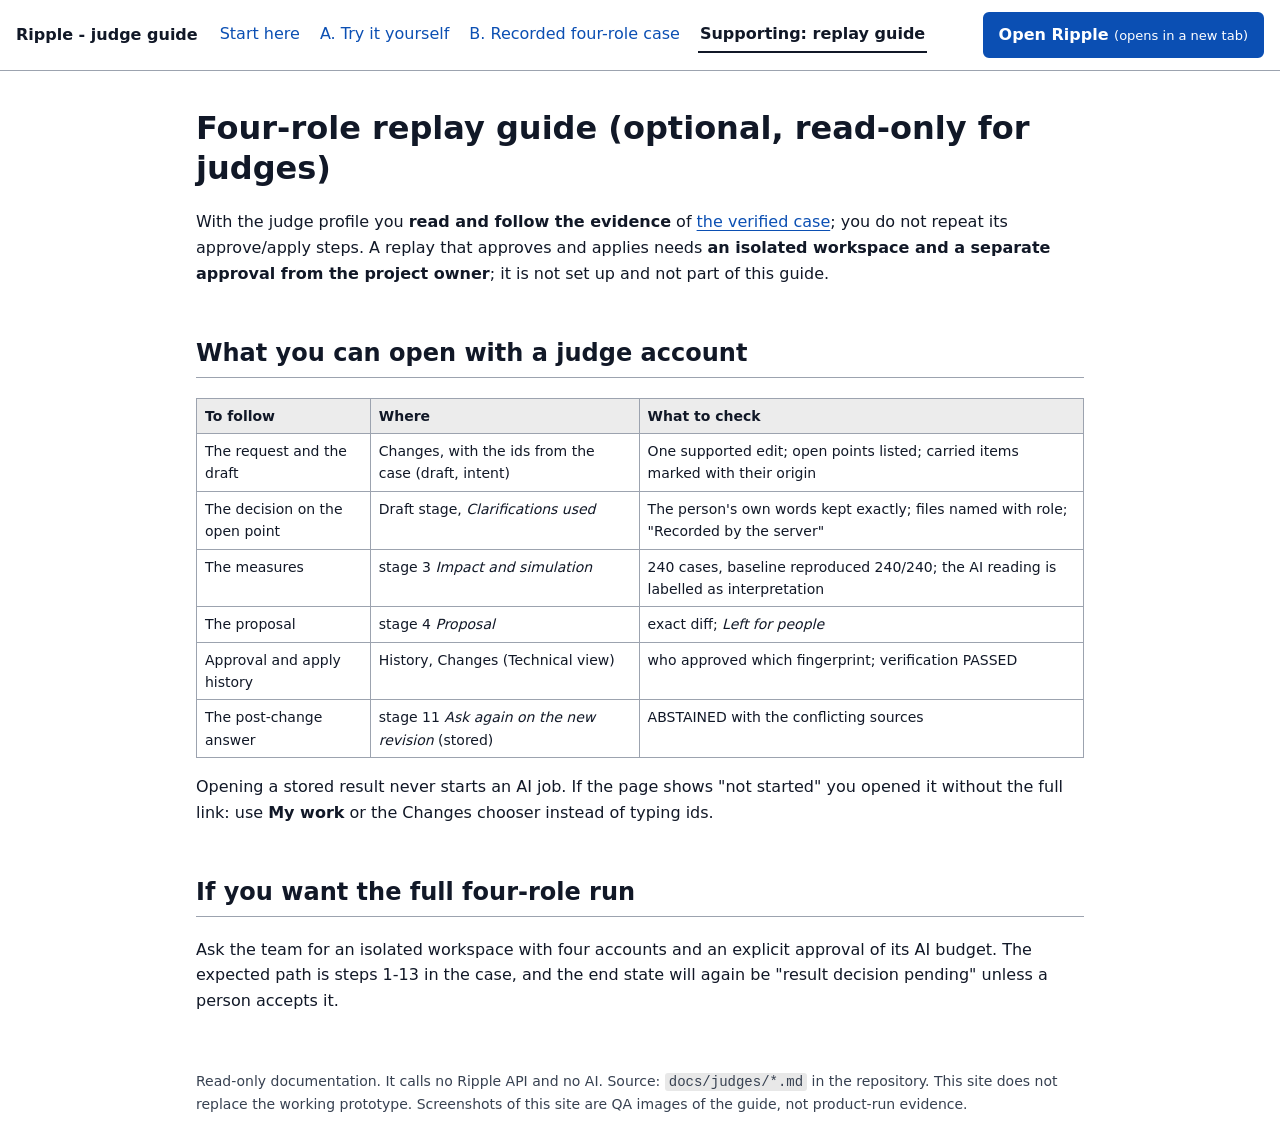
==== site/judges/four-role-replay.html @ 3fb436b6 "Prepare Ripple snapshot for first AI Builder Cup submission This repository contains a curated submi" ====
<!doctype html>
<html lang="en"><head><meta charset="utf-8"><meta name="viewport" content="width=device-width, initial-scale=1">
<title>Supporting: replay guide - Ripple judge guide</title><meta name="robots" content="noindex"><link rel="stylesheet" href="style.css"><script src="site.js" defer></script></head>
<body><a class="skip" href="#main">Skip to content</a>
<header><strong>Ripple - judge guide</strong><nav aria-label="Guide"><a href="index.html">Start here</a><a href="one-role-guide.html">A. Try it yourself</a><a href="four-role-case.html">B. Recorded four-role case</a><a href="four-role-replay.html" aria-current="page">Supporting: replay guide</a></nav><a class="btn" href="https://pitchrc---ripple-s6pcepa2cq-as.a.run.app/app-next/" target="_blank" rel="noopener noreferrer">Open Ripple <span class="ext">(opens in a new tab)</span></a></header>
<main id="main"><h1>Four-role replay guide (optional, read-only for judges)</h1>
<p>With the judge profile you <strong>read and follow the evidence</strong> of <a href="four-role-case.html">the verified case</a>; you do not repeat its approve/apply steps. A replay that approves and applies needs <strong>an isolated workspace and a separate approval from the project owner</strong>; it is not set up and not part of this guide.</p>
<h2>What you can open with a judge account</h2>
<div class="tw" tabindex="0" role="region" aria-label="Table (scrolls only if the screen is very narrow)"><table>
<thead>
<tr>
<th>To follow</th>
<th>Where</th>
<th>What to check</th>
</tr>
</thead>
<tbody>
<tr>
<td>The request and the draft</td>
<td>Changes, with the ids from the case (draft, intent)</td>
<td>One supported edit; open points listed; carried items marked with their origin</td>
</tr>
<tr>
<td>The decision on the open point</td>
<td>Draft stage, <em>Clarifications used</em></td>
<td>The person's own words kept exactly; files named with role; "Recorded by the server"</td>
</tr>
<tr>
<td>The measures</td>
<td>stage 3 <em>Impact and simulation</em></td>
<td>240 cases, baseline reproduced 240/240; the AI reading is labelled as interpretation</td>
</tr>
<tr>
<td>The proposal</td>
<td>stage 4 <em>Proposal</em></td>
<td>exact diff; <em>Left for people</em></td>
</tr>
<tr>
<td>Approval and apply history</td>
<td>History, Changes (Technical view)</td>
<td>who approved which fingerprint; verification PASSED</td>
</tr>
<tr>
<td>The post-change answer</td>
<td>stage 11 <em>Ask again on the new revision</em> (stored)</td>
<td>ABSTAINED with the conflicting sources</td>
</tr>
</tbody>
</table></div>
<p>Opening a stored result never starts an AI job. If the page shows "not started" you opened it without the full link: use <strong>My work</strong> or the Changes chooser instead of typing ids.</p>
<h2>If you want the full four-role run</h2>
<p>Ask the team for an isolated workspace with four accounts and an explicit approval of its AI budget. The expected path is steps 1-13 in the case, and the end state will again be "result decision pending" unless a person accepts it.</p></main>
<footer><p>Read-only documentation. It calls no Ripple API and no AI. Source: <code>docs/judges/*.md</code> in the repository. This site does not replace the working prototype. Screenshots of this site are QA images of the guide, not product-run evidence.</p></footer></body></html>
---- site/judges/style.css ----
:root{--fg:#111827;--bg:#fff;--mut:#374151;--line:#9ca3af;--link:#0b4fb3;--linkh:#08357d;--visited:#5b21b6;--active:#9f1239;--focus:#b45309;--card:#f9fafb}
@media (prefers-color-scheme:dark){:root{--fg:#f3f4f6;--bg:#111827;--mut:#d1d5db;--line:#6b7280;--link:#93c5fd;--linkh:#dbeafe;--visited:#c4b5fd;--active:#fda4af;--focus:#fcd34d;--card:#1f2937}svg.flow{background:#fff;border-radius:6px}}
*{box-sizing:border-box}body{margin:0;font:16px/1.6 system-ui,Segoe UI,Roboto,sans-serif;color:var(--fg);background:var(--bg)}
.skip{position:absolute;left:-999px}.skip:focus{left:8px;top:8px;background:var(--bg);color:var(--fg);padding:8px;z-index:9;outline:3px solid var(--focus)}
header{display:flex;flex-wrap:wrap;gap:12px 20px;align-items:center;padding:12px 16px;border-bottom:1px solid var(--line)}
nav{display:flex;flex-wrap:wrap;gap:4px 16px;flex:1}
nav a{color:var(--link);text-decoration:none;padding:4px 2px;border-bottom:2px solid transparent}nav a:visited{color:var(--link)}nav a:hover{color:var(--linkh);border-bottom-color:currentColor}nav a[aria-current=page]{color:var(--fg);font-weight:700;border-bottom-color:var(--fg)}
main a:not(.btn){color:var(--link);text-decoration:underline;text-decoration-thickness:1px;text-underline-offset:3px}main a:not(.btn):visited{color:var(--visited)}main a:not(.btn):hover{color:var(--linkh);text-decoration-thickness:3px}main a:not(.btn):active{color:var(--active)}
a:focus-visible,button:focus-visible,summary:focus-visible,.tw:focus-visible,blockquote:focus-visible{outline:3px solid var(--focus);outline-offset:2px;border-radius:3px}
.btn{display:inline-block;background:var(--link);color:var(--bg);padding:8px 14px;border-radius:6px;text-decoration:none;font-weight:600;border:2px solid var(--link)}.btn:visited{color:var(--bg)}.btn:hover{background:var(--linkh);border-color:var(--linkh)}.btn:active{background:var(--active);border-color:var(--active)}
.btn.off{background:transparent;color:var(--mut);border:1px dashed var(--line);font-weight:400;font-size:14px}.ext{font-weight:400;font-size:13px}
.cta-link{font-weight:700}
main{max-width:920px;margin:0 auto;padding:16px}h1{line-height:1.25}h2{margin-top:2em;border-bottom:1px solid var(--line);padding-bottom:4px}
.tw{overflow-x:auto;margin:12px 0}table{border-collapse:collapse;width:100%;font-size:14px}th,td{border:1px solid var(--line);padding:6px 8px;vertical-align:top;text-align:left;word-break:break-word}th{background:rgba(127,127,127,.15)}
code{background:rgba(127,127,127,.18);padding:1px 4px;border-radius:3px;word-break:break-word}pre{overflow-x:auto;padding:10px;background:rgba(127,127,127,.15);border-radius:6px}
blockquote{margin:12px 0;padding:8px 14px;border-left:4px solid var(--link);background:rgba(127,127,127,.12)}
figure{margin:16px 0}img,svg.flow{max-width:100%;height:auto}figcaption{color:var(--mut);font-size:14px}.shot img{border:1px solid var(--line);border-radius:6px}
.tag{display:inline-block;font-size:12px;font-weight:600;padding:0 8px;border-radius:10px;border:1px solid currentColor;white-space:nowrap;line-height:1.6}.t-judge{background:#dbeafe;color:#1e3a8a}.t-live{background:#d1fae5;color:#064e3b}.t-off{background:#ede9fe;color:#4c1d95}.t-nv{background:#fee2e2;color:#7f1d1d}.t-lim{background:#fef3c7;color:#78350f}.t-ai{background:#ffedd5;color:#7c2d12}
dl.summary,.card dl{display:grid;grid-template-columns:minmax(0,11rem) minmax(0,1fr);gap:6px 14px;margin:12px 0;padding:12px;border:1px solid var(--line);border-radius:8px;background:var(--card)}dl dt{font-weight:700}dl dd{margin:0}
@media (max-width:600px){dl.summary,.card dl{grid-template-columns:1fr}dl dt{margin-top:6px}}
.cards{display:grid;grid-template-columns:repeat(auto-fit,minmax(min(100%,22rem),1fr));gap:16px;margin:12px 0}.card{border:1px solid var(--line);border-radius:8px;padding:0 12px 8px;background:var(--card)}.card dl{border:0;padding:0;background:none}
ol.route{padding-left:1.2rem}ol.route li{margin:6px 0}
.panels{display:grid;grid-template-columns:repeat(auto-fit,minmax(min(100%,22rem),1fr));gap:14px;margin:12px 0}.panel{border:1px solid var(--line);border-radius:8px;padding:4px 12px 10px;background:var(--card)}.panel.wide{grid-column:1/-1}.panel h4{margin:8px 0}
.delta{font-size:1.3rem;font-weight:700}.delta .from{text-decoration:line-through}.delta .to{color:var(--link)}
table.bars td{position:relative;min-width:6rem}.bar{display:block;height:10px;border-radius:3px;margin-bottom:2px}.bar.b{background:#6b7280}.bar.a{background:#0b4fb3}.num{font-variant-numeric:tabular-nums}tr.chg th,tr.chg td{background:rgba(180,83,9,.15)}table.bars caption{caption-side:top;text-align:left;font-size:13px;color:var(--mut);padding-bottom:4px}
.stepbar{margin:12px 0 4px}button{font:inherit;padding:6px 12px;border:2px solid var(--link);border-radius:6px;background:transparent;color:var(--link);cursor:pointer}button:hover{background:var(--link);color:var(--bg)}button:active{background:var(--active);border-color:var(--active);color:var(--bg)}
.stepcard{border:1px solid var(--line);border-radius:8px;margin:10px 0;padding:0 14px 10px;background:var(--card)}.stepcard h3{margin:12px 0 6px;font-size:1.1rem}.strip{margin:4px 0 6px;display:flex;flex-wrap:wrap;gap:6px}ul.vis{margin:6px 0;padding-left:1.1rem}
.stepcard details{margin-top:6px;border-top:1px dashed var(--line);padding-top:6px}.stepcard summary{cursor:pointer;font-weight:700;padding:4px 0}
.reqbox blockquote{font-size:1.05rem;font-weight:600;user-select:all;word-break:break-word}.copystatus{font-weight:600}.hint{color:var(--mut);font-size:14px;margin-top:0}
footer{max-width:920px;margin:24px auto;padding:0 16px;color:var(--mut);font-size:14px}
@media (max-width:600px){body{font-size:15px}table{font-size:13px}}
.w0{width:0%}.w1{width:1%}.w2{width:2%}.w3{width:3%}.w4{width:4%}.w5{width:5%}.w6{width:6%}.w7{width:7%}.w8{width:8%}.w9{width:9%}.w10{width:10%}.w11{width:11%}.w12{width:12%}.w13{width:13%}.w14{width:14%}.w15{width:15%}.w16{width:16%}.w17{width:17%}.w18{width:18%}.w19{width:19%}.w20{width:20%}.w21{width:21%}.w22{width:22%}.w23{width:23%}.w24{width:24%}.w25{width:25%}.w26{width:26%}.w27{width:27%}.w28{width:28%}.w29{width:29%}.w30{width:30%}.w31{width:31%}.w32{width:32%}.w33{width:33%}.w34{width:34%}.w35{width:35%}.w36{width:36%}.w37{width:37%}.w38{width:38%}.w39{width:39%}.w40{width:40%}.w41{width:41%}.w42{width:42%}.w43{width:43%}.w44{width:44%}.w45{width:45%}.w46{width:46%}.w47{width:47%}.w48{width:48%}.w49{width:49%}.w50{width:50%}.w51{width:51%}.w52{width:52%}.w53{width:53%}.w54{width:54%}.w55{width:55%}.w56{width:56%}.w57{width:57%}.w58{width:58%}.w59{width:59%}.w60{width:60%}.w61{width:61%}.w62{width:62%}.w63{width:63%}.w64{width:64%}.w65{width:65%}.w66{width:66%}.w67{width:67%}.w68{width:68%}.w69{width:69%}.w70{width:70%}.w71{width:71%}.w72{width:72%}.w73{width:73%}.w74{width:74%}.w75{width:75%}.w76{width:76%}.w77{width:77%}.w78{width:78%}.w79{width:79%}.w80{width:80%}.w81{width:81%}.w82{width:82%}.w83{width:83%}.w84{width:84%}.w85{width:85%}.w86{width:86%}.w87{width:87%}.w88{width:88%}.w89{width:89%}.w90{width:90%}.w91{width:91%}.w92{width:92%}.w93{width:93%}.w94{width:94%}.w95{width:95%}.w96{width:96%}.w97{width:97%}.w98{width:98%}.w99{width:99%}.w100{width:100%}
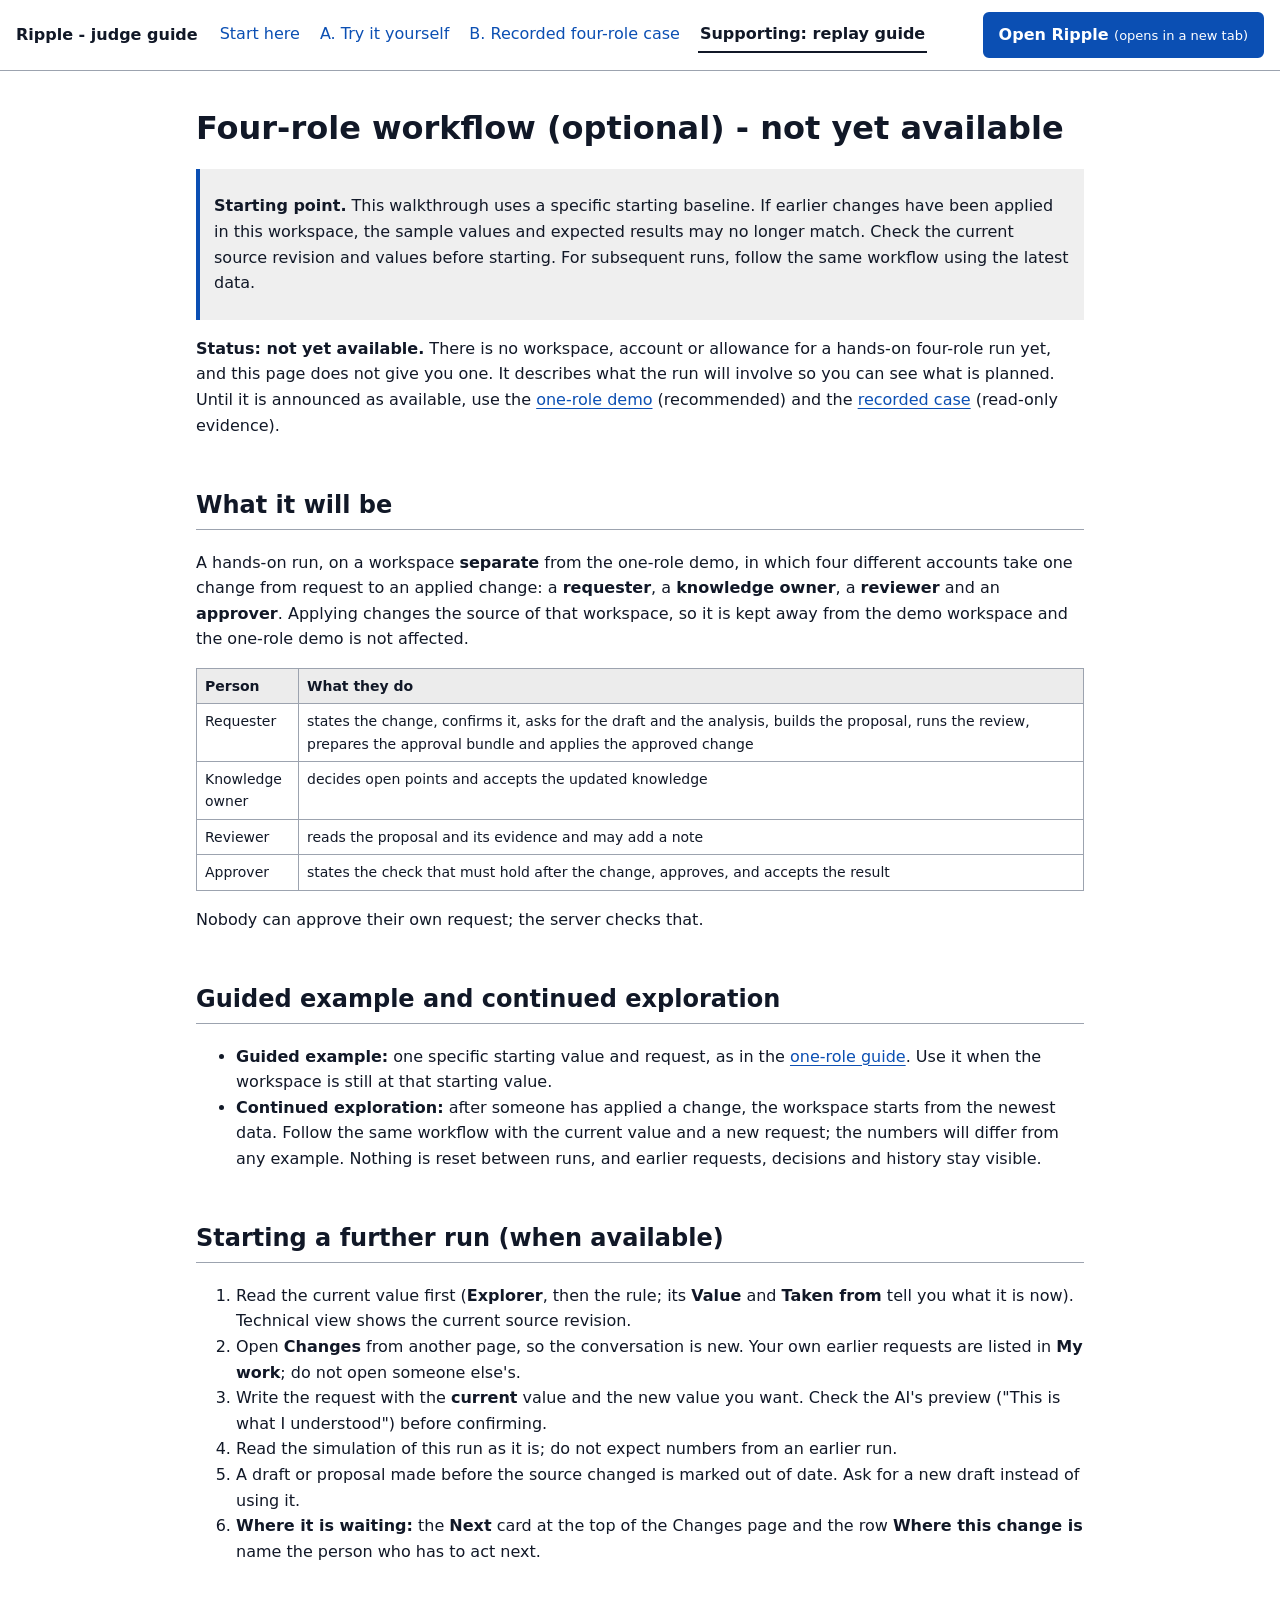
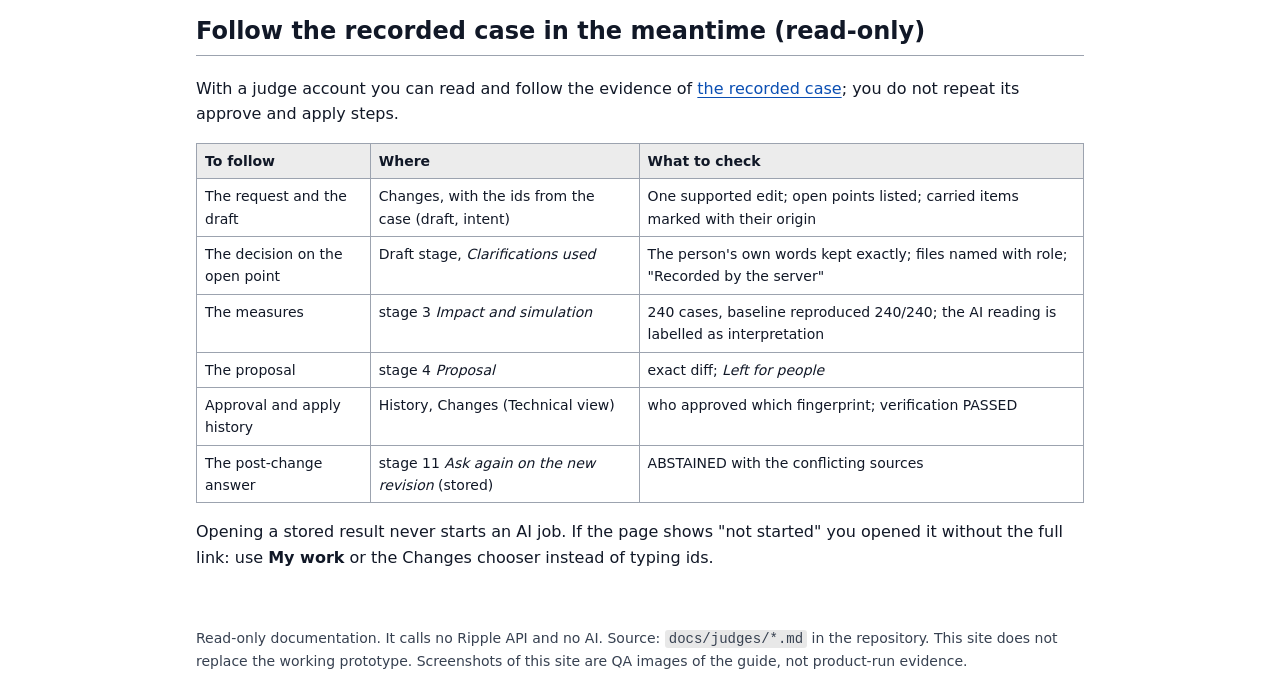
==== commit 48139946: "Judge guide: three evaluation paths, starting-point note, four-role workflow marked not yet availabl" ====
--- a/site/judges/four-role-replay.html
+++ b/site/judges/four-role-replay.html
@@ -3,9 +3,56 @@
 <title>Supporting: replay guide - Ripple judge guide</title><meta name="robots" content="noindex"><link rel="stylesheet" href="style.css"><script src="site.js" defer></script></head>
 <body><a class="skip" href="#main">Skip to content</a>
 <header><strong>Ripple - judge guide</strong><nav aria-label="Guide"><a href="index.html">Start here</a><a href="one-role-guide.html">A. Try it yourself</a><a href="four-role-case.html">B. Recorded four-role case</a><a href="four-role-replay.html" aria-current="page">Supporting: replay guide</a></nav><a class="btn" href="https://pitchrc---ripple-s6pcepa2cq-as.a.run.app/app-next/" target="_blank" rel="noopener noreferrer">Open Ripple <span class="ext">(opens in a new tab)</span></a></header>
-<main id="main"><h1>Four-role replay guide (optional, read-only for judges)</h1>
-<p>With the judge profile you <strong>read and follow the evidence</strong> of <a href="four-role-case.html">the verified case</a>; you do not repeat its approve/apply steps. A replay that approves and applies needs <strong>an isolated workspace and a separate approval from the project owner</strong>; it is not set up and not part of this guide.</p>
-<h2>What you can open with a judge account</h2>
+<main id="main"><h1>Four-role workflow (optional) - not yet available</h1>
+<blockquote>
+<p><strong>Starting point.</strong> This walkthrough uses a specific starting baseline. If earlier changes have been applied in this workspace, the sample values and expected results may no longer match. Check the current source revision and values before starting. For subsequent runs, follow the same workflow using the latest data.</p>
+</blockquote>
+<p><strong>Status: not yet available.</strong> There is no workspace, account or allowance for a hands-on four-role run yet, and this page does not give you one. It describes what the run will involve so you can see what is planned. Until it is announced as available, use the <a href="one-role-guide.html">one-role demo</a> (recommended) and the <a href="four-role-case.html">recorded case</a> (read-only evidence).</p>
+<h2>What it will be</h2>
+<p>A hands-on run, on a workspace <strong>separate</strong> from the one-role demo, in which four different accounts take one change from request to an applied change: a <strong>requester</strong>, a <strong>knowledge owner</strong>, a <strong>reviewer</strong> and an <strong>approver</strong>. Applying changes the source of that workspace, so it is kept away from the demo workspace and the one-role demo is not affected.</p>
+<div class="tw" tabindex="0" role="region" aria-label="Table (scrolls only if the screen is very narrow)"><table>
+<thead>
+<tr>
+<th>Person</th>
+<th>What they do</th>
+</tr>
+</thead>
+<tbody>
+<tr>
+<td>Requester</td>
+<td>states the change, confirms it, asks for the draft and the analysis, builds the proposal, runs the review, prepares the approval bundle and applies the approved change</td>
+</tr>
+<tr>
+<td>Knowledge owner</td>
+<td>decides open points and accepts the updated knowledge</td>
+</tr>
+<tr>
+<td>Reviewer</td>
+<td>reads the proposal and its evidence and may add a note</td>
+</tr>
+<tr>
+<td>Approver</td>
+<td>states the check that must hold after the change, approves, and accepts the result</td>
+</tr>
+</tbody>
+</table></div>
+<p>Nobody can approve their own request; the server checks that.</p>
+<h2>Guided example and continued exploration</h2>
+<ul>
+<li><strong>Guided example:</strong> one specific starting value and request, as in the <a href="one-role-guide.html">one-role guide</a>. Use it when the workspace is still at that starting value.</li>
+<li><strong>Continued exploration:</strong> after someone has applied a change, the workspace starts from the newest data. Follow the same workflow with the current value and a new request; the numbers will differ from any example. Nothing is reset between runs, and earlier requests, decisions and history stay visible.</li>
+</ul>
+<h2>Starting a further run (when available)</h2>
+<ol>
+<li>Read the current value first (<strong>Explorer</strong>, then the rule; its <strong>Value</strong> and <strong>Taken from</strong> tell you what it is now). Technical view shows the current source revision.</li>
+<li>Open <strong>Changes</strong> from another page, so the conversation is new. Your own earlier requests are listed in <strong>My work</strong>; do not open someone else's.</li>
+<li>Write the request with the <strong>current</strong> value and the new value you want. Check the AI's preview ("This is what I understood") before confirming.</li>
+<li>Read the simulation of this run as it is; do not expect numbers from an earlier run.</li>
+<li>A draft or proposal made before the source changed is marked out of date. Ask for a new draft instead of using it.</li>
+<li><strong>Where it is waiting:</strong> the <strong>Next</strong> card at the top of the Changes page and the row <strong>Where this change is</strong> name the person who has to act next.</li>
+</ol>
+<h2>Follow the recorded case in the meantime (read-only)</h2>
+<p>With a judge account you can read and follow the evidence of <a href="four-role-case.html">the recorded case</a>; you do not repeat its approve and apply steps.</p>
 <div class="tw" tabindex="0" role="region" aria-label="Table (scrolls only if the screen is very narrow)"><table>
 <thead>
 <tr>
@@ -47,7 +94,5 @@
 </tr>
 </tbody>
 </table></div>
-<p>Opening a stored result never starts an AI job. If the page shows "not started" you opened it without the full link: use <strong>My work</strong> or the Changes chooser instead of typing ids.</p>
-<h2>If you want the full four-role run</h2>
-<p>Ask the team for an isolated workspace with four accounts and an explicit approval of its AI budget. The expected path is steps 1-13 in the case, and the end state will again be "result decision pending" unless a person accepts it.</p></main>
+<p>Opening a stored result never starts an AI job. If the page shows "not started" you opened it without the full link: use <strong>My work</strong> or the Changes chooser instead of typing ids.</p></main>
 <footer><p>Read-only documentation. It calls no Ripple API and no AI. Source: <code>docs/judges/*.md</code> in the repository. This site does not replace the working prototype. Screenshots of this site are QA images of the guide, not product-run evidence.</p></footer></body></html>
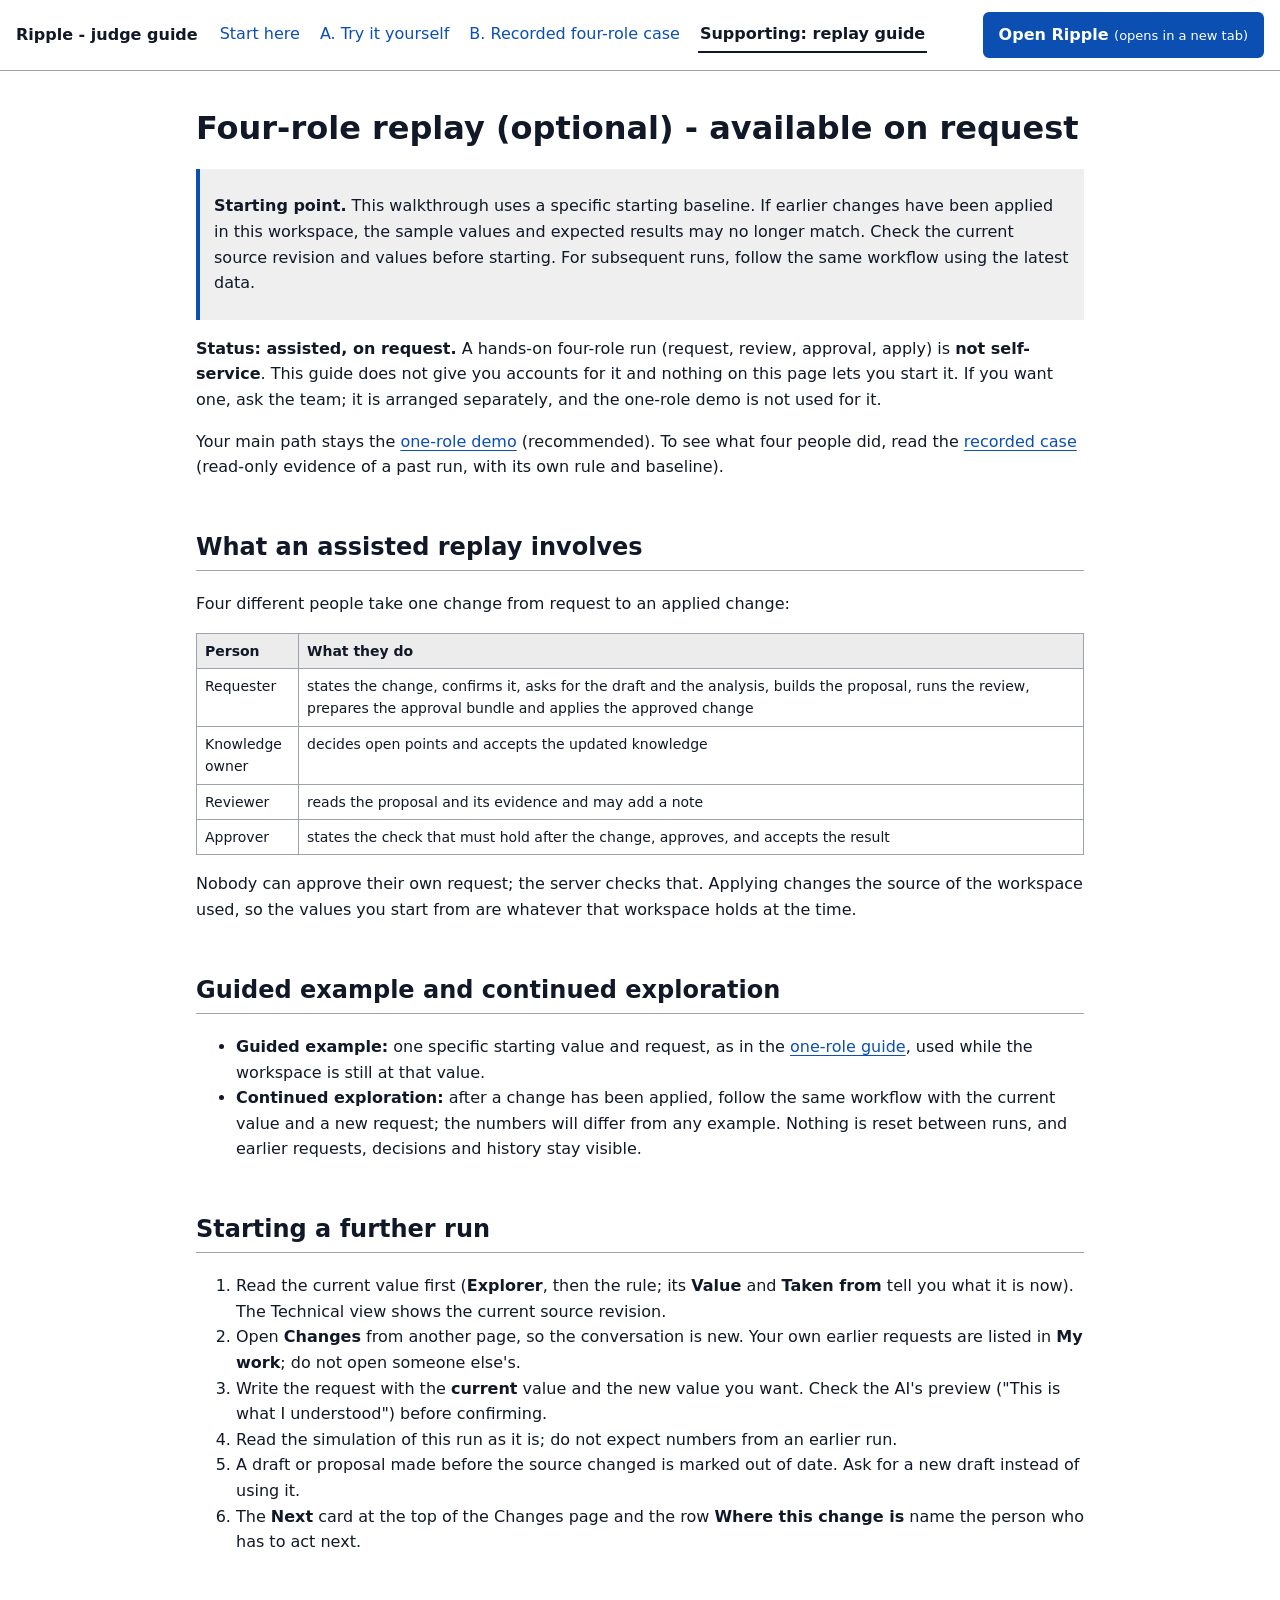
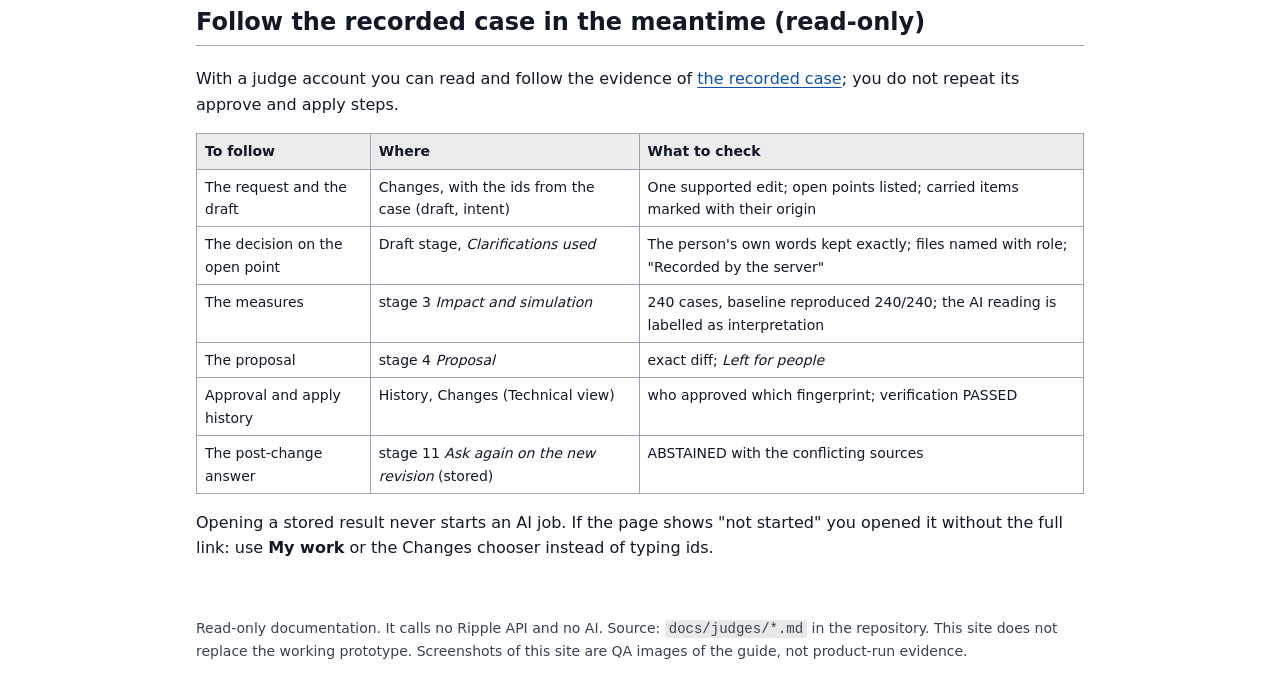
==== commit 3dff9af1: "Judge guide: assisted four-role replay available on request; main path is the one-role demo; keep of" ====
--- a/site/judges/four-role-replay.html
+++ b/site/judges/four-role-replay.html
@@ -3,13 +3,14 @@
 <title>Supporting: replay guide - Ripple judge guide</title><meta name="robots" content="noindex"><link rel="stylesheet" href="style.css"><script src="site.js" defer></script></head>
 <body><a class="skip" href="#main">Skip to content</a>
 <header><strong>Ripple - judge guide</strong><nav aria-label="Guide"><a href="index.html">Start here</a><a href="one-role-guide.html">A. Try it yourself</a><a href="four-role-case.html">B. Recorded four-role case</a><a href="four-role-replay.html" aria-current="page">Supporting: replay guide</a></nav><a class="btn" href="https://pitchrc---ripple-s6pcepa2cq-as.a.run.app/app-next/" target="_blank" rel="noopener noreferrer">Open Ripple <span class="ext">(opens in a new tab)</span></a></header>
-<main id="main"><h1>Four-role workflow (optional) - not yet available</h1>
+<main id="main"><h1>Four-role replay (optional) - available on request</h1>
 <blockquote>
 <p><strong>Starting point.</strong> This walkthrough uses a specific starting baseline. If earlier changes have been applied in this workspace, the sample values and expected results may no longer match. Check the current source revision and values before starting. For subsequent runs, follow the same workflow using the latest data.</p>
 </blockquote>
-<p><strong>Status: not yet available.</strong> There is no workspace, account or allowance for a hands-on four-role run yet, and this page does not give you one. It describes what the run will involve so you can see what is planned. Until it is announced as available, use the <a href="one-role-guide.html">one-role demo</a> (recommended) and the <a href="four-role-case.html">recorded case</a> (read-only evidence).</p>
-<h2>What it will be</h2>
-<p>A hands-on run, on a workspace <strong>separate</strong> from the one-role demo, in which four different accounts take one change from request to an applied change: a <strong>requester</strong>, a <strong>knowledge owner</strong>, a <strong>reviewer</strong> and an <strong>approver</strong>. Applying changes the source of that workspace, so it is kept away from the demo workspace and the one-role demo is not affected.</p>
+<p><strong>Status: assisted, on request.</strong> A hands-on four-role run (request, review, approval, apply) is <strong>not self-service</strong>. This guide does not give you accounts for it and nothing on this page lets you start it. If you want one, ask the team; it is arranged separately, and the one-role demo is not used for it.</p>
+<p>Your main path stays the <a href="one-role-guide.html">one-role demo</a> (recommended). To see what four people did, read the <a href="four-role-case.html">recorded case</a> (read-only evidence of a past run, with its own rule and baseline).</p>
+<h2>What an assisted replay involves</h2>
+<p>Four different people take one change from request to an applied change:</p>
 <div class="tw" tabindex="0" role="region" aria-label="Table (scrolls only if the screen is very narrow)"><table>
 <thead>
 <tr>
@@ -36,20 +37,20 @@
 </tr>
 </tbody>
 </table></div>
-<p>Nobody can approve their own request; the server checks that.</p>
+<p>Nobody can approve their own request; the server checks that. Applying changes the source of the workspace used, so the values you start from are whatever that workspace holds at the time.</p>
 <h2>Guided example and continued exploration</h2>
 <ul>
-<li><strong>Guided example:</strong> one specific starting value and request, as in the <a href="one-role-guide.html">one-role guide</a>. Use it when the workspace is still at that starting value.</li>
-<li><strong>Continued exploration:</strong> after someone has applied a change, the workspace starts from the newest data. Follow the same workflow with the current value and a new request; the numbers will differ from any example. Nothing is reset between runs, and earlier requests, decisions and history stay visible.</li>
+<li><strong>Guided example:</strong> one specific starting value and request, as in the <a href="one-role-guide.html">one-role guide</a>, used while the workspace is still at that value.</li>
+<li><strong>Continued exploration:</strong> after a change has been applied, follow the same workflow with the current value and a new request; the numbers will differ from any example. Nothing is reset between runs, and earlier requests, decisions and history stay visible.</li>
 </ul>
-<h2>Starting a further run (when available)</h2>
+<h2>Starting a further run</h2>
 <ol>
-<li>Read the current value first (<strong>Explorer</strong>, then the rule; its <strong>Value</strong> and <strong>Taken from</strong> tell you what it is now). Technical view shows the current source revision.</li>
+<li>Read the current value first (<strong>Explorer</strong>, then the rule; its <strong>Value</strong> and <strong>Taken from</strong> tell you what it is now). The Technical view shows the current source revision.</li>
 <li>Open <strong>Changes</strong> from another page, so the conversation is new. Your own earlier requests are listed in <strong>My work</strong>; do not open someone else's.</li>
 <li>Write the request with the <strong>current</strong> value and the new value you want. Check the AI's preview ("This is what I understood") before confirming.</li>
 <li>Read the simulation of this run as it is; do not expect numbers from an earlier run.</li>
 <li>A draft or proposal made before the source changed is marked out of date. Ask for a new draft instead of using it.</li>
-<li><strong>Where it is waiting:</strong> the <strong>Next</strong> card at the top of the Changes page and the row <strong>Where this change is</strong> name the person who has to act next.</li>
+<li>The <strong>Next</strong> card at the top of the Changes page and the row <strong>Where this change is</strong> name the person who has to act next.</li>
 </ol>
 <h2>Follow the recorded case in the meantime (read-only)</h2>
 <p>With a judge account you can read and follow the evidence of <a href="four-role-case.html">the recorded case</a>; you do not repeat its approve and apply steps.</p>
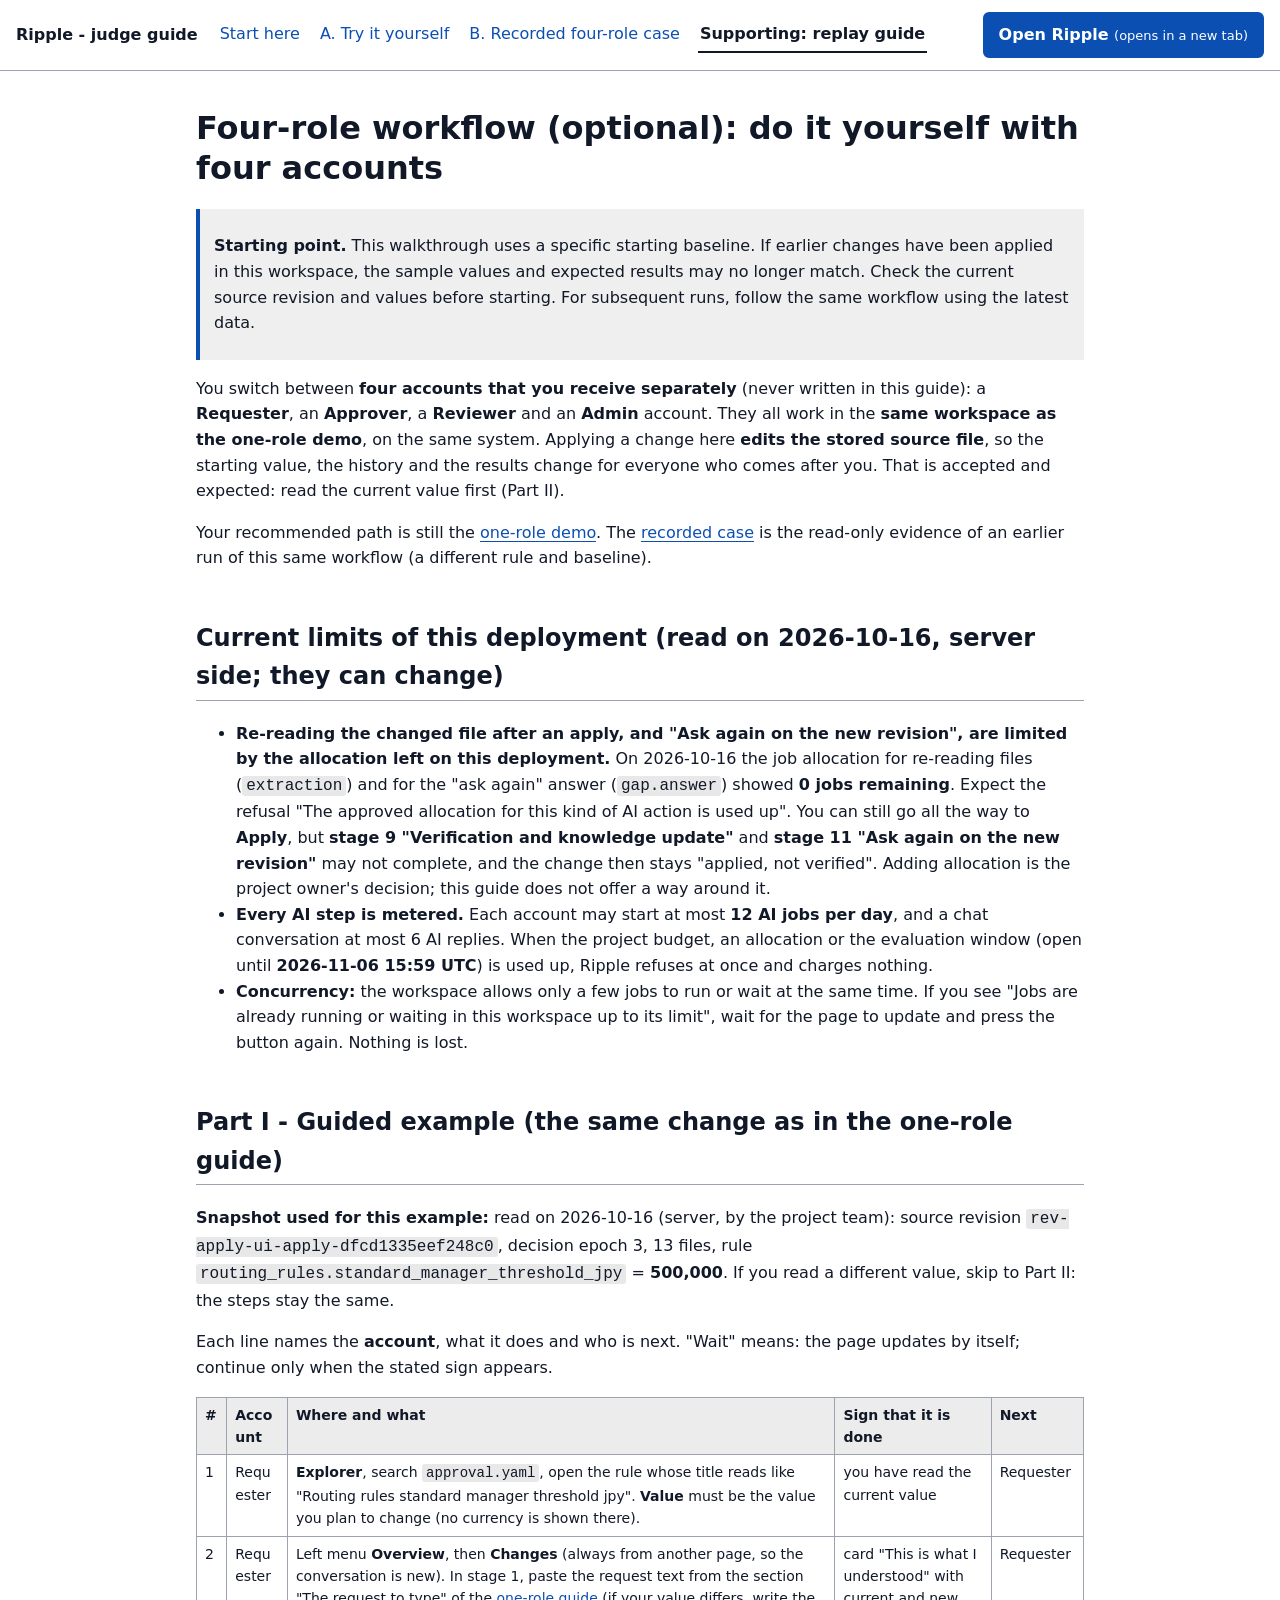
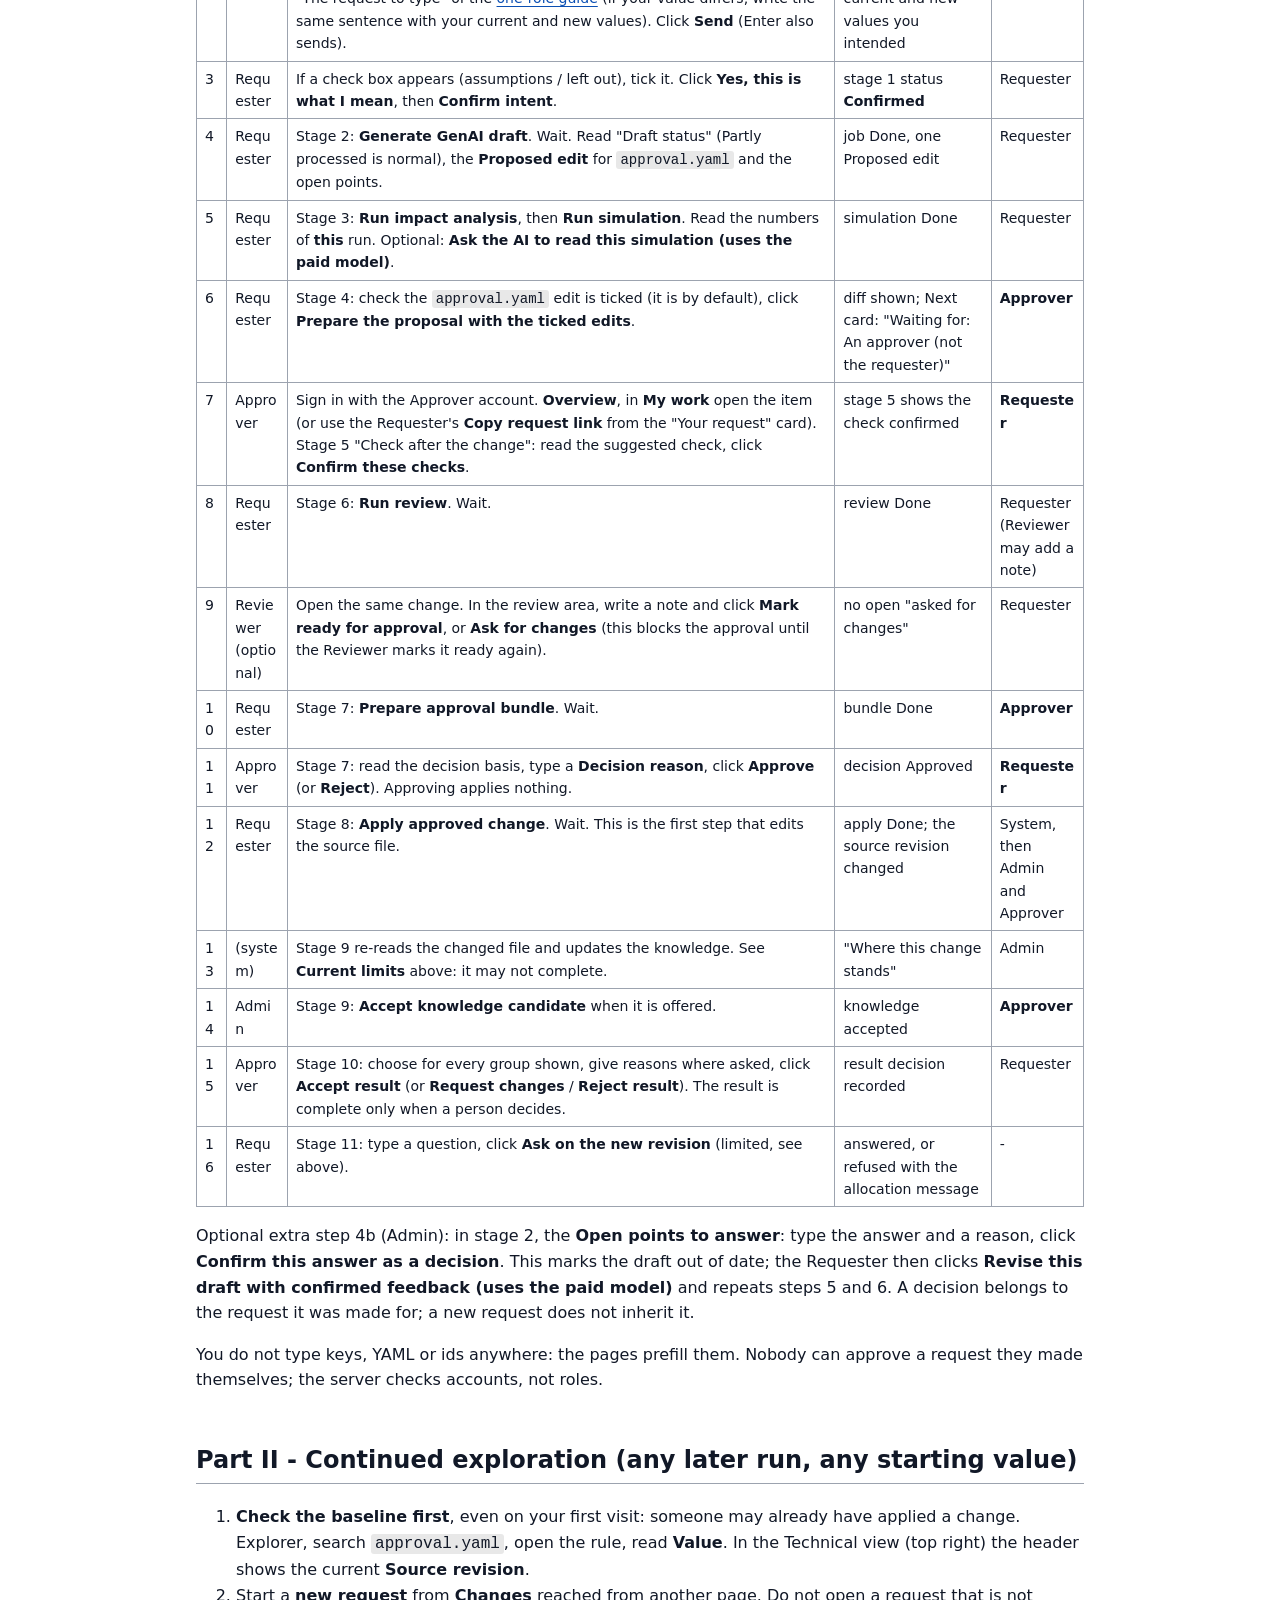
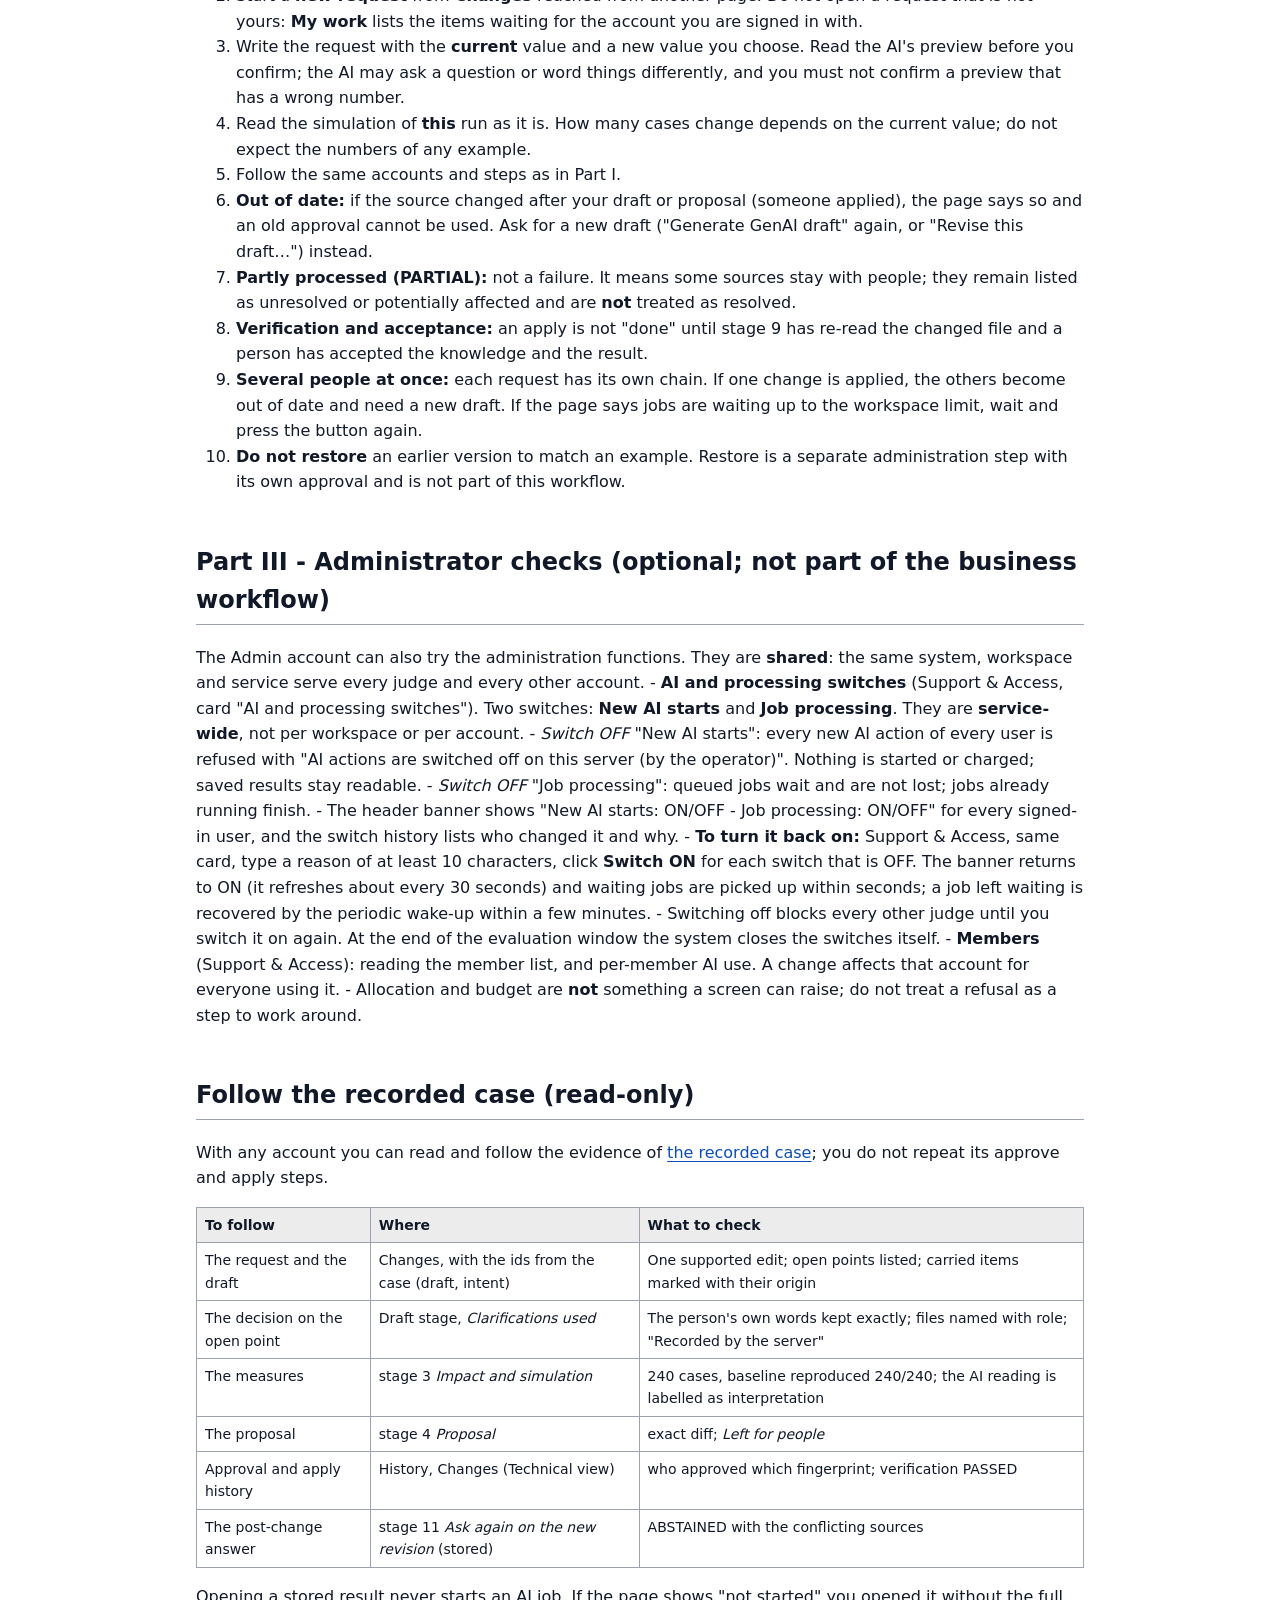
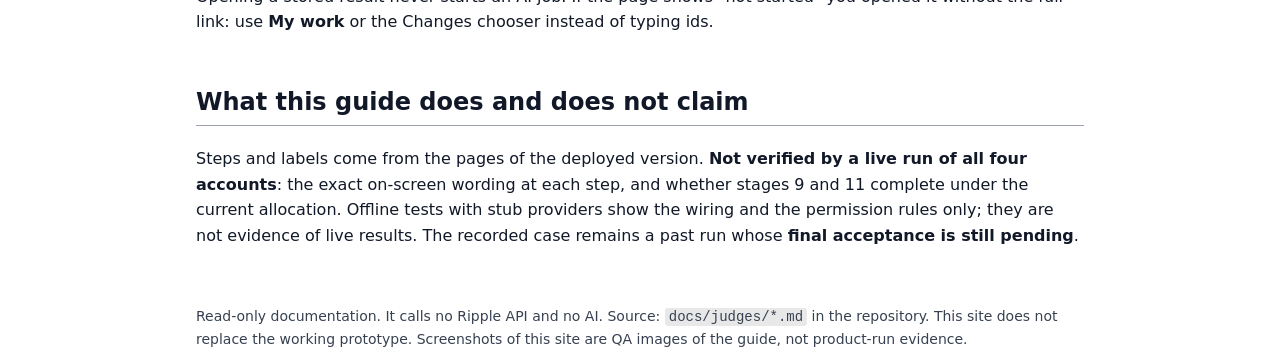
==== commit 10b97ee3: "Judge guide: three paths with the four existing accounts; guided example on the 2026-10-16 snapshot;" ====
--- a/site/judges/four-role-replay.html
+++ b/site/judges/four-role-replay.html
@@ -3,57 +3,173 @@
 <title>Supporting: replay guide - Ripple judge guide</title><meta name="robots" content="noindex"><link rel="stylesheet" href="style.css"><script src="site.js" defer></script></head>
 <body><a class="skip" href="#main">Skip to content</a>
 <header><strong>Ripple - judge guide</strong><nav aria-label="Guide"><a href="index.html">Start here</a><a href="one-role-guide.html">A. Try it yourself</a><a href="four-role-case.html">B. Recorded four-role case</a><a href="four-role-replay.html" aria-current="page">Supporting: replay guide</a></nav><a class="btn" href="https://pitchrc---ripple-s6pcepa2cq-as.a.run.app/app-next/" target="_blank" rel="noopener noreferrer">Open Ripple <span class="ext">(opens in a new tab)</span></a></header>
-<main id="main"><h1>Four-role replay (optional) - available on request</h1>
+<main id="main"><h1>Four-role workflow (optional): do it yourself with four accounts</h1>
 <blockquote>
 <p><strong>Starting point.</strong> This walkthrough uses a specific starting baseline. If earlier changes have been applied in this workspace, the sample values and expected results may no longer match. Check the current source revision and values before starting. For subsequent runs, follow the same workflow using the latest data.</p>
 </blockquote>
-<p><strong>Status: assisted, on request.</strong> A hands-on four-role run (request, review, approval, apply) is <strong>not self-service</strong>. This guide does not give you accounts for it and nothing on this page lets you start it. If you want one, ask the team; it is arranged separately, and the one-role demo is not used for it.</p>
-<p>Your main path stays the <a href="one-role-guide.html">one-role demo</a> (recommended). To see what four people did, read the <a href="four-role-case.html">recorded case</a> (read-only evidence of a past run, with its own rule and baseline).</p>
-<h2>What an assisted replay involves</h2>
-<p>Four different people take one change from request to an applied change:</p>
+<p>You switch between <strong>four accounts that you receive separately</strong> (never written in this guide): a <strong>Requester</strong>, an <strong>Approver</strong>, a <strong>Reviewer</strong> and an <strong>Admin</strong> account. They all work in the <strong>same workspace as the one-role demo</strong>, on the same system. Applying a change here <strong>edits the stored source file</strong>, so the starting value, the history and the results change for everyone who comes after you. That is accepted and expected: read the current value first (Part II).</p>
+<p>Your recommended path is still the <a href="one-role-guide.html">one-role demo</a>. The <a href="four-role-case.html">recorded case</a> is the read-only evidence of an earlier run of this same workflow (a different rule and baseline).</p>
+<h2>Current limits of this deployment (read on 2026-10-16, server side; they can change)</h2>
+<ul>
+<li><strong>Re-reading the changed file after an apply, and "Ask again on the new revision", are limited by the allocation left on this deployment.</strong> On 2026-10-16 the job allocation for re-reading files (<code>extraction</code>) and for the "ask again" answer (<code>gap.answer</code>) showed <strong>0 jobs remaining</strong>. Expect the refusal "The approved allocation for this kind of AI action is used up". You can still go all the way to <strong>Apply</strong>, but <strong>stage 9 "Verification and knowledge update"</strong> and <strong>stage 11 "Ask again on the new revision"</strong> may not complete, and the change then stays "applied, not verified". Adding allocation is the project owner's decision; this guide does not offer a way around it.</li>
+<li><strong>Every AI step is metered.</strong> Each account may start at most <strong>12 AI jobs per day</strong>, and a chat conversation at most 6 AI replies. When the project budget, an allocation or the evaluation window (open until <strong>2026-11-06 15:59 UTC</strong>) is used up, Ripple refuses at once and charges nothing.</li>
+<li><strong>Concurrency:</strong> the workspace allows only a few jobs to run or wait at the same time. If you see "Jobs are already running or waiting in this workspace up to its limit", wait for the page to update and press the button again. Nothing is lost.</li>
+</ul>
+<h2>Part I - Guided example (the same change as in the one-role guide)</h2>
+<p><strong>Snapshot used for this example:</strong> read on 2026-10-16 (server, by the project team): source revision <code>rev-apply-ui-apply-dfcd1335eef248c0</code>, decision epoch 3, 13 files, rule <code>routing_rules.standard_manager_threshold_jpy</code> = <strong>500,000</strong>. If you read a different value, skip to Part II: the steps stay the same.</p>
+<p>Each line names the <strong>account</strong>, what it does and who is next. "Wait" means: the page updates by itself; continue only when the stated sign appears.</p>
 <div class="tw" tabindex="0" role="region" aria-label="Table (scrolls only if the screen is very narrow)"><table>
 <thead>
 <tr>
-<th>Person</th>
-<th>What they do</th>
+<th>#</th>
+<th>Account</th>
+<th>Where and what</th>
+<th>Sign that it is done</th>
+<th>Next</th>
 </tr>
 </thead>
 <tbody>
 <tr>
-<td>Requester</td>
-<td>states the change, confirms it, asks for the draft and the analysis, builds the proposal, runs the review, prepares the approval bundle and applies the approved change</td>
-</tr>
-<tr>
-<td>Knowledge owner</td>
-<td>decides open points and accepts the updated knowledge</td>
-</tr>
-<tr>
-<td>Reviewer</td>
-<td>reads the proposal and its evidence and may add a note</td>
-</tr>
-<tr>
+<td>1</td>
+<td>Requester</td>
+<td><strong>Explorer</strong>, search <code>approval.yaml</code>, open the rule whose title reads like "Routing rules standard manager threshold jpy". <strong>Value</strong> must be the value you plan to change (no currency is shown there).</td>
+<td>you have read the current value</td>
+<td>Requester</td>
+</tr>
+<tr>
+<td>2</td>
+<td>Requester</td>
+<td>Left menu <strong>Overview</strong>, then <strong>Changes</strong> (always from another page, so the conversation is new). In stage 1, paste the request text from the section "The request to type" of the <a href="one-role-guide.html">one-role guide</a> (if your value differs, write the same sentence with your current and new values). Click <strong>Send</strong> (Enter also sends).</td>
+<td>card "This is what I understood" with current and new values you intended</td>
+<td>Requester</td>
+</tr>
+<tr>
+<td>3</td>
+<td>Requester</td>
+<td>If a check box appears (assumptions / left out), tick it. Click <strong>Yes, this is what I mean</strong>, then <strong>Confirm intent</strong>.</td>
+<td>stage 1 status <strong>Confirmed</strong></td>
+<td>Requester</td>
+</tr>
+<tr>
+<td>4</td>
+<td>Requester</td>
+<td>Stage 2: <strong>Generate GenAI draft</strong>. Wait. Read "Draft status" (Partly processed is normal), the <strong>Proposed edit</strong> for <code>approval.yaml</code> and the open points.</td>
+<td>job Done, one Proposed edit</td>
+<td>Requester</td>
+</tr>
+<tr>
+<td>5</td>
+<td>Requester</td>
+<td>Stage 3: <strong>Run impact analysis</strong>, then <strong>Run simulation</strong>. Read the numbers of <strong>this</strong> run. Optional: <strong>Ask the AI to read this simulation (uses the paid model)</strong>.</td>
+<td>simulation Done</td>
+<td>Requester</td>
+</tr>
+<tr>
+<td>6</td>
+<td>Requester</td>
+<td>Stage 4: check the <code>approval.yaml</code> edit is ticked (it is by default), click <strong>Prepare the proposal with the ticked edits</strong>.</td>
+<td>diff shown; Next card: "Waiting for: An approver (not the requester)"</td>
+<td><strong>Approver</strong></td>
+</tr>
+<tr>
+<td>7</td>
 <td>Approver</td>
-<td>states the check that must hold after the change, approves, and accepts the result</td>
+<td>Sign in with the Approver account. <strong>Overview</strong>, in <strong>My work</strong> open the item (or use the Requester's <strong>Copy request link</strong> from the "Your request" card). Stage 5 "Check after the change": read the suggested check, click <strong>Confirm these checks</strong>.</td>
+<td>stage 5 shows the check confirmed</td>
+<td><strong>Requester</strong></td>
+</tr>
+<tr>
+<td>8</td>
+<td>Requester</td>
+<td>Stage 6: <strong>Run review</strong>. Wait.</td>
+<td>review Done</td>
+<td>Requester (Reviewer may add a note)</td>
+</tr>
+<tr>
+<td>9</td>
+<td>Reviewer (optional)</td>
+<td>Open the same change. In the review area, write a note and click <strong>Mark ready for approval</strong>, or <strong>Ask for changes</strong> (this blocks the approval until the Reviewer marks it ready again).</td>
+<td>no open "asked for changes"</td>
+<td>Requester</td>
+</tr>
+<tr>
+<td>10</td>
+<td>Requester</td>
+<td>Stage 7: <strong>Prepare approval bundle</strong>. Wait.</td>
+<td>bundle Done</td>
+<td><strong>Approver</strong></td>
+</tr>
+<tr>
+<td>11</td>
+<td>Approver</td>
+<td>Stage 7: read the decision basis, type a <strong>Decision reason</strong>, click <strong>Approve</strong> (or <strong>Reject</strong>). Approving applies nothing.</td>
+<td>decision Approved</td>
+<td><strong>Requester</strong></td>
+</tr>
+<tr>
+<td>12</td>
+<td>Requester</td>
+<td>Stage 8: <strong>Apply approved change</strong>. Wait. This is the first step that edits the source file.</td>
+<td>apply Done; the source revision changed</td>
+<td>System, then Admin and Approver</td>
+</tr>
+<tr>
+<td>13</td>
+<td>(system)</td>
+<td>Stage 9 re-reads the changed file and updates the knowledge. See <strong>Current limits</strong> above: it may not complete.</td>
+<td>"Where this change stands"</td>
+<td>Admin</td>
+</tr>
+<tr>
+<td>14</td>
+<td>Admin</td>
+<td>Stage 9: <strong>Accept knowledge candidate</strong> when it is offered.</td>
+<td>knowledge accepted</td>
+<td><strong>Approver</strong></td>
+</tr>
+<tr>
+<td>15</td>
+<td>Approver</td>
+<td>Stage 10: choose for every group shown, give reasons where asked, click <strong>Accept result</strong> (or <strong>Request changes</strong> / <strong>Reject result</strong>). The result is complete only when a person decides.</td>
+<td>result decision recorded</td>
+<td>Requester</td>
+</tr>
+<tr>
+<td>16</td>
+<td>Requester</td>
+<td>Stage 11: type a question, click <strong>Ask on the new revision</strong> (limited, see above).</td>
+<td>answered, or refused with the allocation message</td>
+<td>-</td>
 </tr>
 </tbody>
 </table></div>
-<p>Nobody can approve their own request; the server checks that. Applying changes the source of the workspace used, so the values you start from are whatever that workspace holds at the time.</p>
-<h2>Guided example and continued exploration</h2>
-<ul>
-<li><strong>Guided example:</strong> one specific starting value and request, as in the <a href="one-role-guide.html">one-role guide</a>, used while the workspace is still at that value.</li>
-<li><strong>Continued exploration:</strong> after a change has been applied, follow the same workflow with the current value and a new request; the numbers will differ from any example. Nothing is reset between runs, and earlier requests, decisions and history stay visible.</li>
-</ul>
-<h2>Starting a further run</h2>
+<p>Optional extra step 4b (Admin): in stage 2, the <strong>Open points to answer</strong>: type the answer and a reason, click <strong>Confirm this answer as a decision</strong>. This marks the draft out of date; the Requester then clicks <strong>Revise this draft with confirmed feedback (uses the paid model)</strong> and repeats steps 5 and 6. A decision belongs to the request it was made for; a new request does not inherit it.</p>
+<p>You do not type keys, YAML or ids anywhere: the pages prefill them. Nobody can approve a request they made themselves; the server checks accounts, not roles.</p>
+<h2>Part II - Continued exploration (any later run, any starting value)</h2>
 <ol>
-<li>Read the current value first (<strong>Explorer</strong>, then the rule; its <strong>Value</strong> and <strong>Taken from</strong> tell you what it is now). The Technical view shows the current source revision.</li>
-<li>Open <strong>Changes</strong> from another page, so the conversation is new. Your own earlier requests are listed in <strong>My work</strong>; do not open someone else's.</li>
-<li>Write the request with the <strong>current</strong> value and the new value you want. Check the AI's preview ("This is what I understood") before confirming.</li>
-<li>Read the simulation of this run as it is; do not expect numbers from an earlier run.</li>
-<li>A draft or proposal made before the source changed is marked out of date. Ask for a new draft instead of using it.</li>
-<li>The <strong>Next</strong> card at the top of the Changes page and the row <strong>Where this change is</strong> name the person who has to act next.</li>
+<li><strong>Check the baseline first</strong>, even on your first visit: someone may already have applied a change. Explorer, search <code>approval.yaml</code>, open the rule, read <strong>Value</strong>. In the Technical view (top right) the header shows the current <strong>Source revision</strong>.</li>
+<li>Start a <strong>new request</strong> from <strong>Changes</strong> reached from another page. Do not open a request that is not yours: <strong>My work</strong> lists the items waiting for the account you are signed in with.</li>
+<li>Write the request with the <strong>current</strong> value and a new value you choose. Read the AI's preview before you confirm; the AI may ask a question or word things differently, and you must not confirm a preview that has a wrong number.</li>
+<li>Read the simulation of <strong>this</strong> run as it is. How many cases change depends on the current value; do not expect the numbers of any example.</li>
+<li>Follow the same accounts and steps as in Part I.</li>
+<li><strong>Out of date:</strong> if the source changed after your draft or proposal (someone applied), the page says so and an old approval cannot be used. Ask for a new draft ("Generate GenAI draft" again, or "Revise this draft…") instead.</li>
+<li><strong>Partly processed (PARTIAL):</strong> not a failure. It means some sources stay with people; they remain listed as unresolved or potentially affected and are <strong>not</strong> treated as resolved.</li>
+<li><strong>Verification and acceptance:</strong> an apply is not "done" until stage 9 has re-read the changed file and a person has accepted the knowledge and the result.</li>
+<li><strong>Several people at once:</strong> each request has its own chain. If one change is applied, the others become out of date and need a new draft. If the page says jobs are waiting up to the workspace limit, wait and press the button again.</li>
+<li><strong>Do not restore</strong> an earlier version to match an example. Restore is a separate administration step with its own approval and is not part of this workflow.</li>
 </ol>
-<h2>Follow the recorded case in the meantime (read-only)</h2>
-<p>With a judge account you can read and follow the evidence of <a href="four-role-case.html">the recorded case</a>; you do not repeat its approve and apply steps.</p>
+<h2>Part III - Administrator checks (optional; not part of the business workflow)</h2>
+<p>The Admin account can also try the administration functions. They are <strong>shared</strong>: the same system, workspace and service serve every judge and every other account.
+- <strong>AI and processing switches</strong> (Support &amp; Access, card "AI and processing switches"). Two switches: <strong>New AI starts</strong> and <strong>Job processing</strong>. They are <strong>service-wide</strong>, not per workspace or per account.
+  - <em>Switch OFF</em> "New AI starts": every new AI action of every user is refused with "AI actions are switched off on this server (by the operator)". Nothing is started or charged; saved results stay readable.
+  - <em>Switch OFF</em> "Job processing": queued jobs wait and are not lost; jobs already running finish.
+  - The header banner shows "New AI starts: ON/OFF - Job processing: ON/OFF" for every signed-in user, and the switch history lists who changed it and why.
+  - <strong>To turn it back on:</strong> Support &amp; Access, same card, type a reason of at least 10 characters, click <strong>Switch ON</strong> for each switch that is OFF. The banner returns to ON (it refreshes about every 30 seconds) and waiting jobs are picked up within seconds; a job left waiting is recovered by the periodic wake-up within a few minutes.
+  - Switching off blocks every other judge until you switch it on again. At the end of the evaluation window the system closes the switches itself.
+- <strong>Members</strong> (Support &amp; Access): reading the member list, and per-member AI use. A change affects that account for everyone using it.
+- Allocation and budget are <strong>not</strong> something a screen can raise; do not treat a refusal as a step to work around.</p>
+<h2>Follow the recorded case (read-only)</h2>
+<p>With any account you can read and follow the evidence of <a href="four-role-case.html">the recorded case</a>; you do not repeat its approve and apply steps.</p>
 <div class="tw" tabindex="0" role="region" aria-label="Table (scrolls only if the screen is very narrow)"><table>
 <thead>
 <tr>
@@ -95,5 +211,7 @@
 </tr>
 </tbody>
 </table></div>
-<p>Opening a stored result never starts an AI job. If the page shows "not started" you opened it without the full link: use <strong>My work</strong> or the Changes chooser instead of typing ids.</p></main>
+<p>Opening a stored result never starts an AI job. If the page shows "not started" you opened it without the full link: use <strong>My work</strong> or the Changes chooser instead of typing ids.</p>
+<h2>What this guide does and does not claim</h2>
+<p>Steps and labels come from the pages of the deployed version. <strong>Not verified by a live run of all four accounts</strong>: the exact on-screen wording at each step, and whether stages 9 and 11 complete under the current allocation. Offline tests with stub providers show the wiring and the permission rules only; they are not evidence of live results. The recorded case remains a past run whose <strong>final acceptance is still pending</strong>.</p></main>
 <footer><p>Read-only documentation. It calls no Ripple API and no AI. Source: <code>docs/judges/*.md</code> in the repository. This site does not replace the working prototype. Screenshots of this site are QA images of the guide, not product-run evidence.</p></footer></body></html>
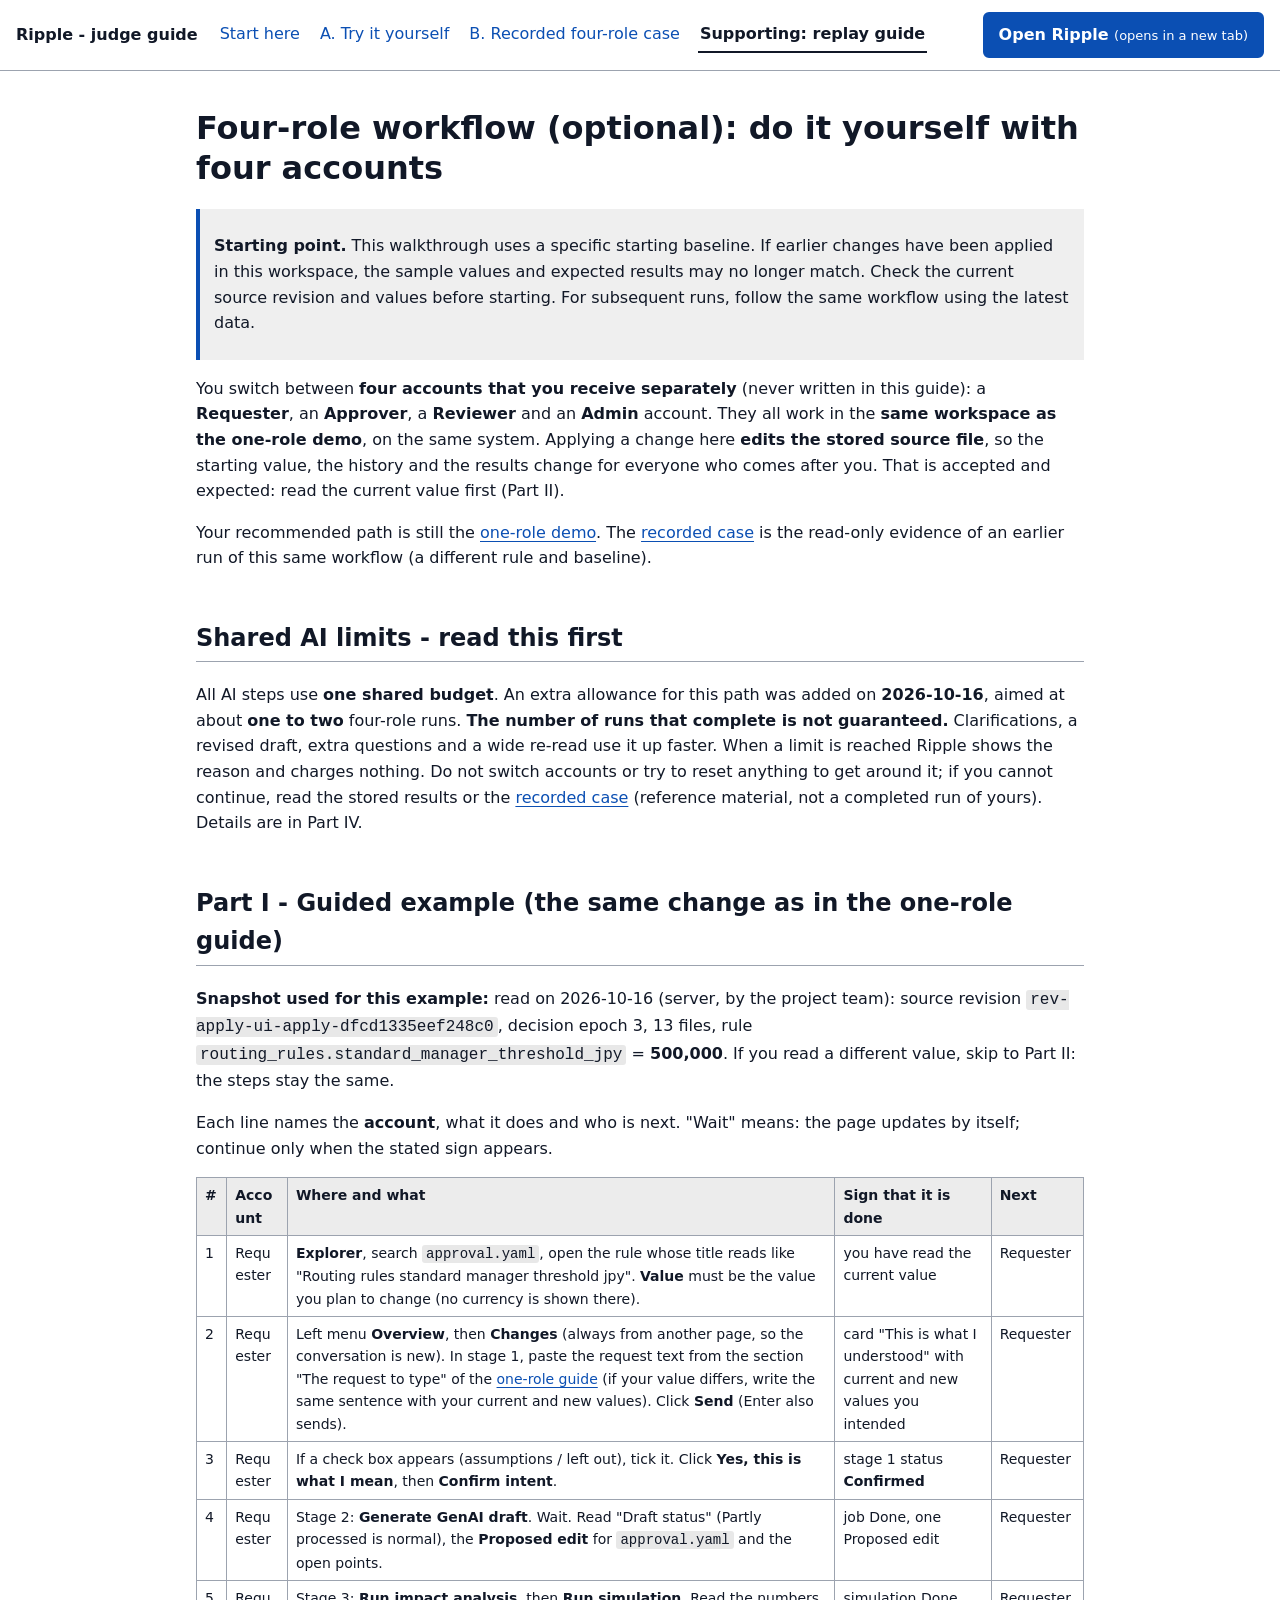
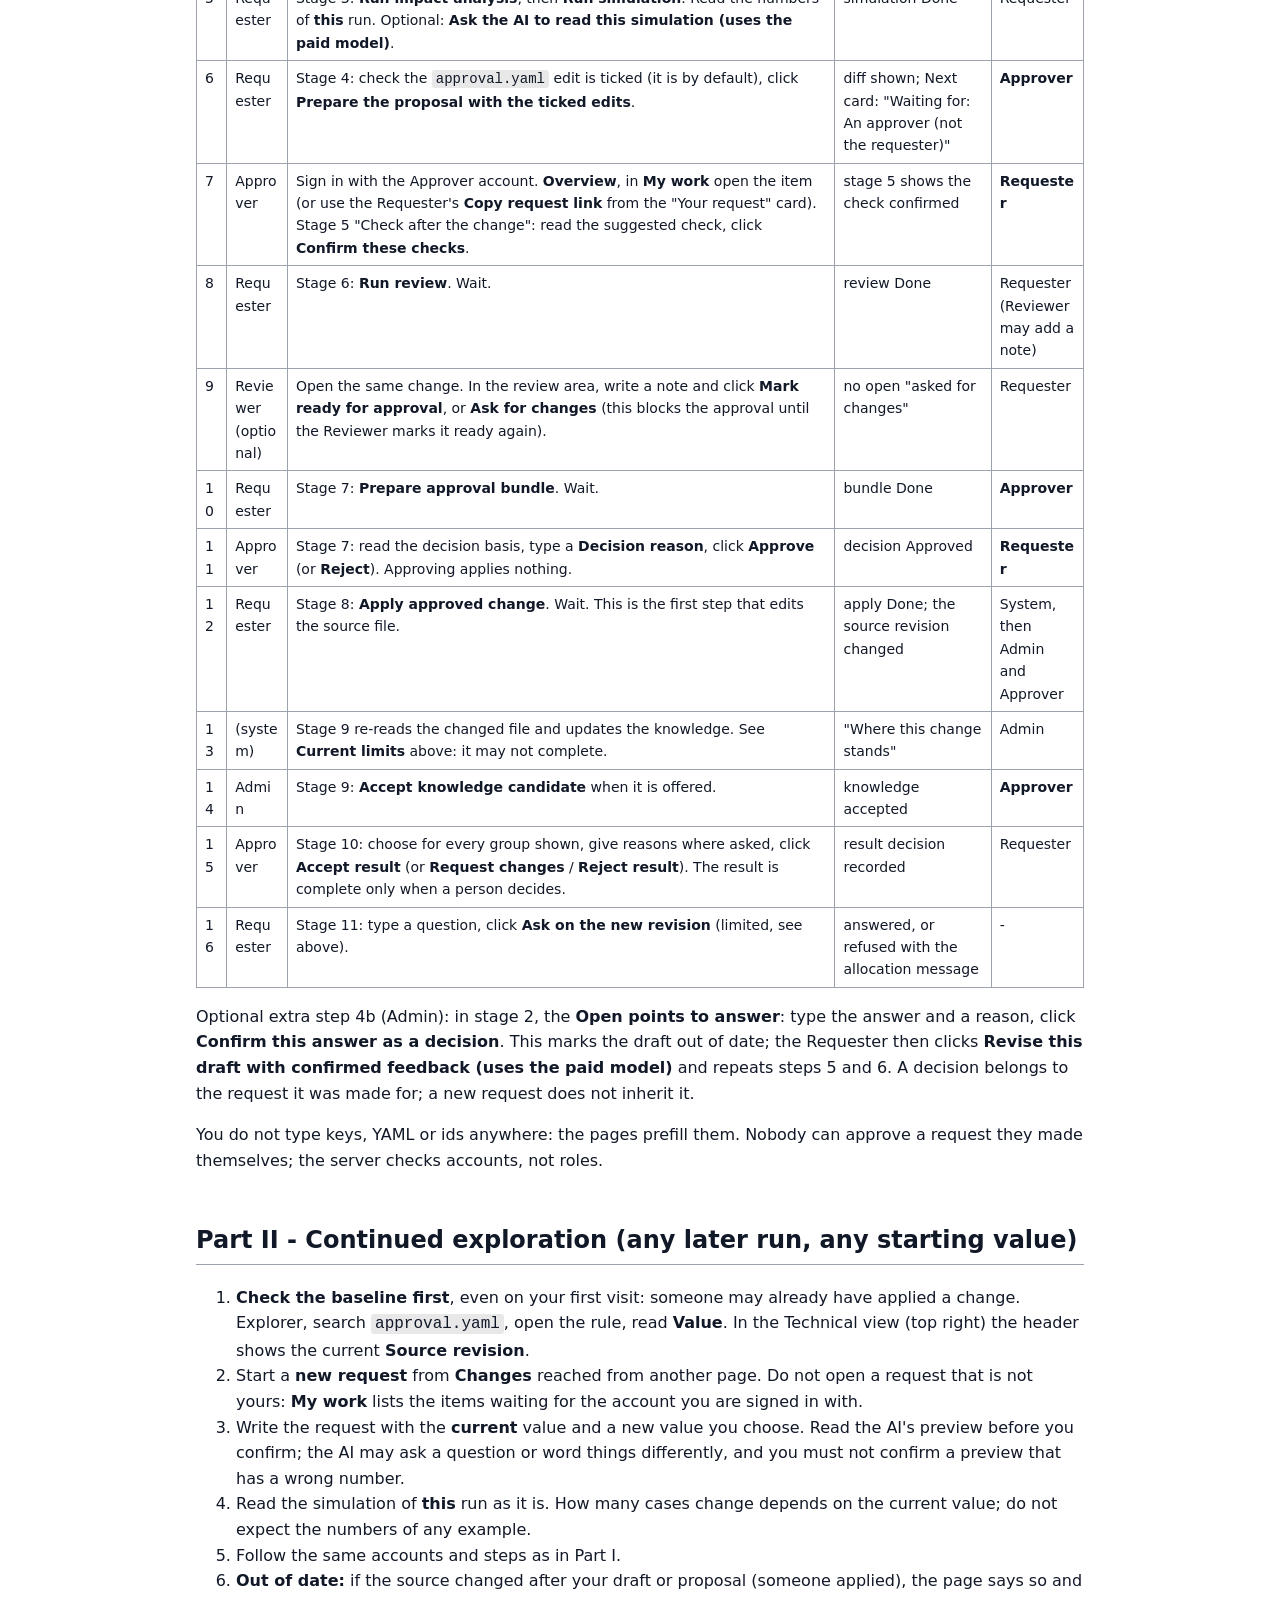
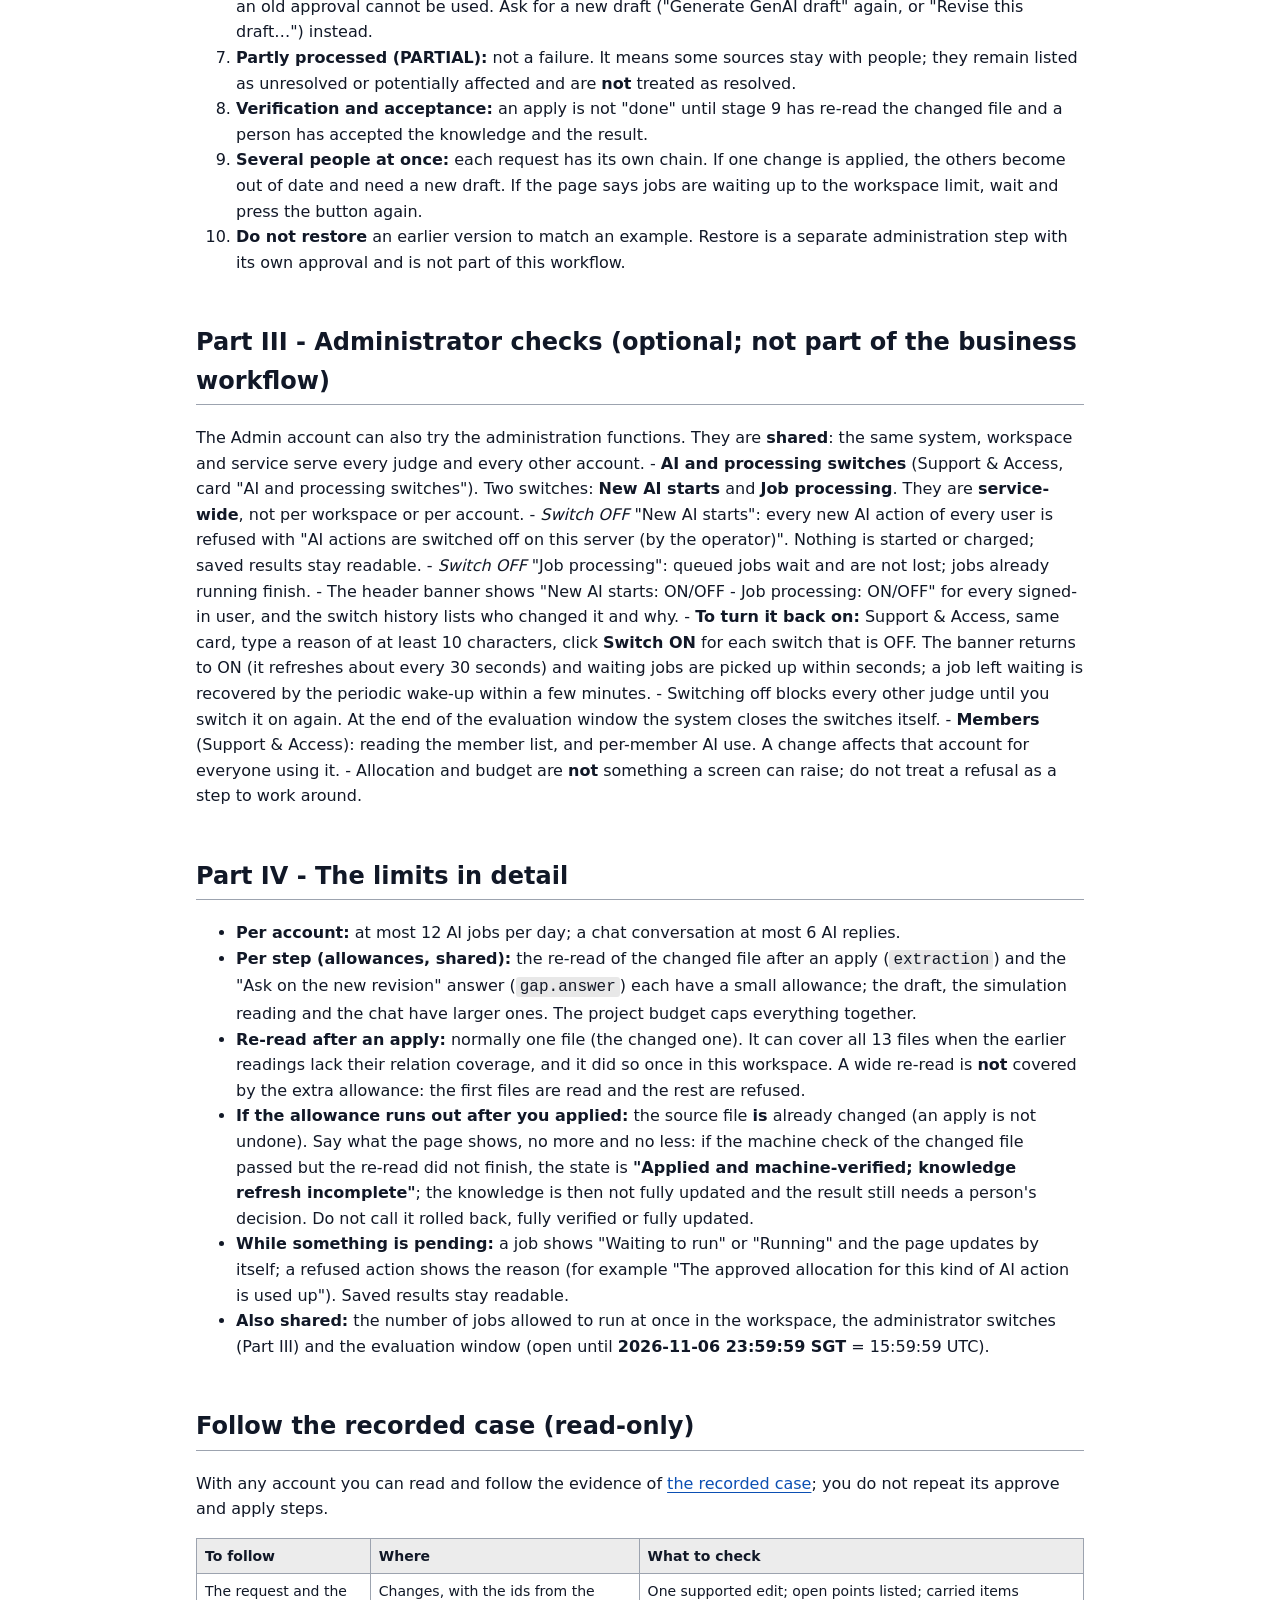
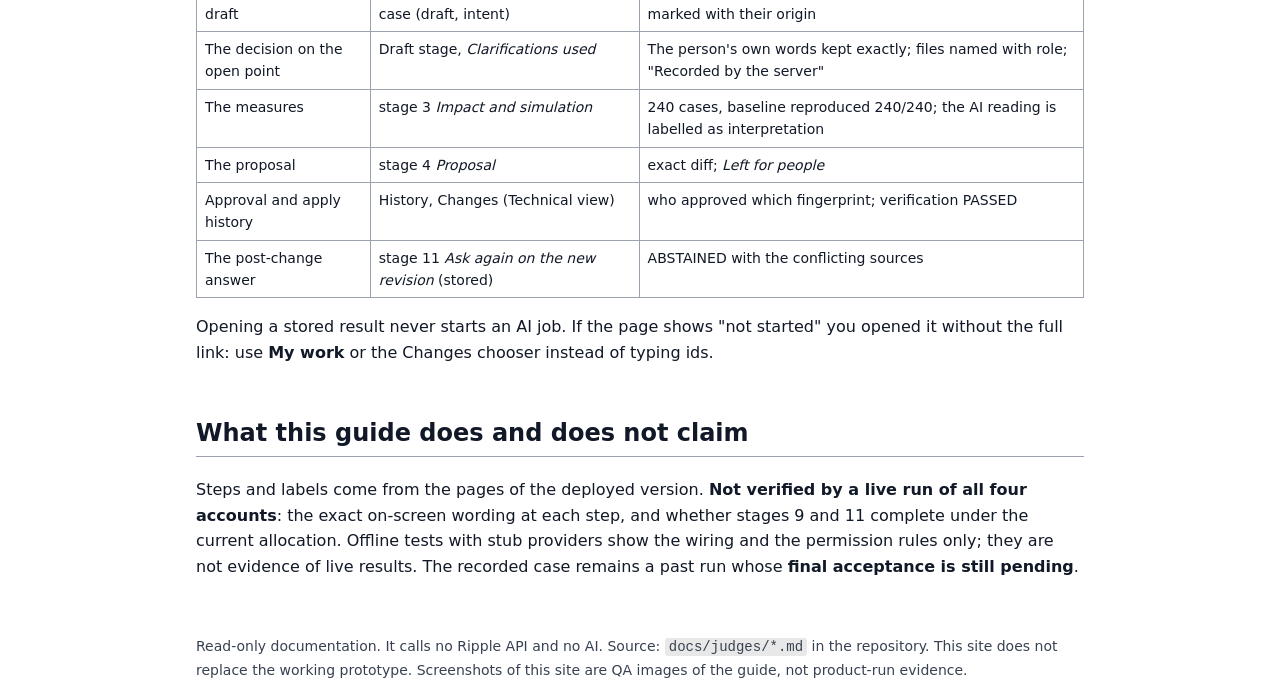
==== commit ab26d7fc: "Judge guide: shared AI limits and allowance for about one to two four-role runs, state wording, serv" ====
--- a/site/judges/four-role-replay.html
+++ b/site/judges/four-role-replay.html
@@ -9,12 +9,8 @@
 </blockquote>
 <p>You switch between <strong>four accounts that you receive separately</strong> (never written in this guide): a <strong>Requester</strong>, an <strong>Approver</strong>, a <strong>Reviewer</strong> and an <strong>Admin</strong> account. They all work in the <strong>same workspace as the one-role demo</strong>, on the same system. Applying a change here <strong>edits the stored source file</strong>, so the starting value, the history and the results change for everyone who comes after you. That is accepted and expected: read the current value first (Part II).</p>
 <p>Your recommended path is still the <a href="one-role-guide.html">one-role demo</a>. The <a href="four-role-case.html">recorded case</a> is the read-only evidence of an earlier run of this same workflow (a different rule and baseline).</p>
-<h2>Current limits of this deployment (read on 2026-10-16, server side; they can change)</h2>
-<ul>
-<li><strong>Re-reading the changed file after an apply, and "Ask again on the new revision", are limited by the allocation left on this deployment.</strong> On 2026-10-16 the job allocation for re-reading files (<code>extraction</code>) and for the "ask again" answer (<code>gap.answer</code>) showed <strong>0 jobs remaining</strong>. Expect the refusal "The approved allocation for this kind of AI action is used up". You can still go all the way to <strong>Apply</strong>, but <strong>stage 9 "Verification and knowledge update"</strong> and <strong>stage 11 "Ask again on the new revision"</strong> may not complete, and the change then stays "applied, not verified". Adding allocation is the project owner's decision; this guide does not offer a way around it.</li>
-<li><strong>Every AI step is metered.</strong> Each account may start at most <strong>12 AI jobs per day</strong>, and a chat conversation at most 6 AI replies. When the project budget, an allocation or the evaluation window (open until <strong>2026-11-06 15:59 UTC</strong>) is used up, Ripple refuses at once and charges nothing.</li>
-<li><strong>Concurrency:</strong> the workspace allows only a few jobs to run or wait at the same time. If you see "Jobs are already running or waiting in this workspace up to its limit", wait for the page to update and press the button again. Nothing is lost.</li>
-</ul>
+<h2>Shared AI limits - read this first</h2>
+<p>All AI steps use <strong>one shared budget</strong>. An extra allowance for this path was added on <strong>2026-10-16</strong>, aimed at about <strong>one to two</strong> four-role runs. <strong>The number of runs that complete is not guaranteed.</strong> Clarifications, a revised draft, extra questions and a wide re-read use it up faster. When a limit is reached Ripple shows the reason and charges nothing. Do not switch accounts or try to reset anything to get around it; if you cannot continue, read the stored results or the <a href="four-role-case.html">recorded case</a> (reference material, not a completed run of yours). Details are in Part IV.</p>
 <h2>Part I - Guided example (the same change as in the one-role guide)</h2>
 <p><strong>Snapshot used for this example:</strong> read on 2026-10-16 (server, by the project team): source revision <code>rev-apply-ui-apply-dfcd1335eef248c0</code>, decision epoch 3, 13 files, rule <code>routing_rules.standard_manager_threshold_jpy</code> = <strong>500,000</strong>. If you read a different value, skip to Part II: the steps stay the same.</p>
 <p>Each line names the <strong>account</strong>, what it does and who is next. "Wait" means: the page updates by itself; continue only when the stated sign appears.</p>
@@ -168,6 +164,15 @@
   - Switching off blocks every other judge until you switch it on again. At the end of the evaluation window the system closes the switches itself.
 - <strong>Members</strong> (Support &amp; Access): reading the member list, and per-member AI use. A change affects that account for everyone using it.
 - Allocation and budget are <strong>not</strong> something a screen can raise; do not treat a refusal as a step to work around.</p>
+<h2>Part IV - The limits in detail</h2>
+<ul>
+<li><strong>Per account:</strong> at most 12 AI jobs per day; a chat conversation at most 6 AI replies.</li>
+<li><strong>Per step (allowances, shared):</strong> the re-read of the changed file after an apply (<code>extraction</code>) and the "Ask on the new revision" answer (<code>gap.answer</code>) each have a small allowance; the draft, the simulation reading and the chat have larger ones. The project budget caps everything together.</li>
+<li><strong>Re-read after an apply:</strong> normally one file (the changed one). It can cover all 13 files when the earlier readings lack their relation coverage, and it did so once in this workspace. A wide re-read is <strong>not</strong> covered by the extra allowance: the first files are read and the rest are refused.</li>
+<li><strong>If the allowance runs out after you applied:</strong> the source file <strong>is</strong> already changed (an apply is not undone). Say what the page shows, no more and no less: if the machine check of the changed file passed but the re-read did not finish, the state is <strong>"Applied and machine-verified; knowledge refresh incomplete"</strong>; the knowledge is then not fully updated and the result still needs a person's decision. Do not call it rolled back, fully verified or fully updated.</li>
+<li><strong>While something is pending:</strong> a job shows "Waiting to run" or "Running" and the page updates by itself; a refused action shows the reason (for example "The approved allocation for this kind of AI action is used up"). Saved results stay readable.</li>
+<li><strong>Also shared:</strong> the number of jobs allowed to run at once in the workspace, the administrator switches (Part III) and the evaluation window (open until <strong>2026-11-06 23:59:59 SGT</strong> = 15:59:59 UTC).</li>
+</ul>
 <h2>Follow the recorded case (read-only)</h2>
 <p>With any account you can read and follow the evidence of <a href="four-role-case.html">the recorded case</a>; you do not repeat its approve and apply steps.</p>
 <div class="tw" tabindex="0" role="region" aria-label="Table (scrolls only if the screen is very narrow)"><table>
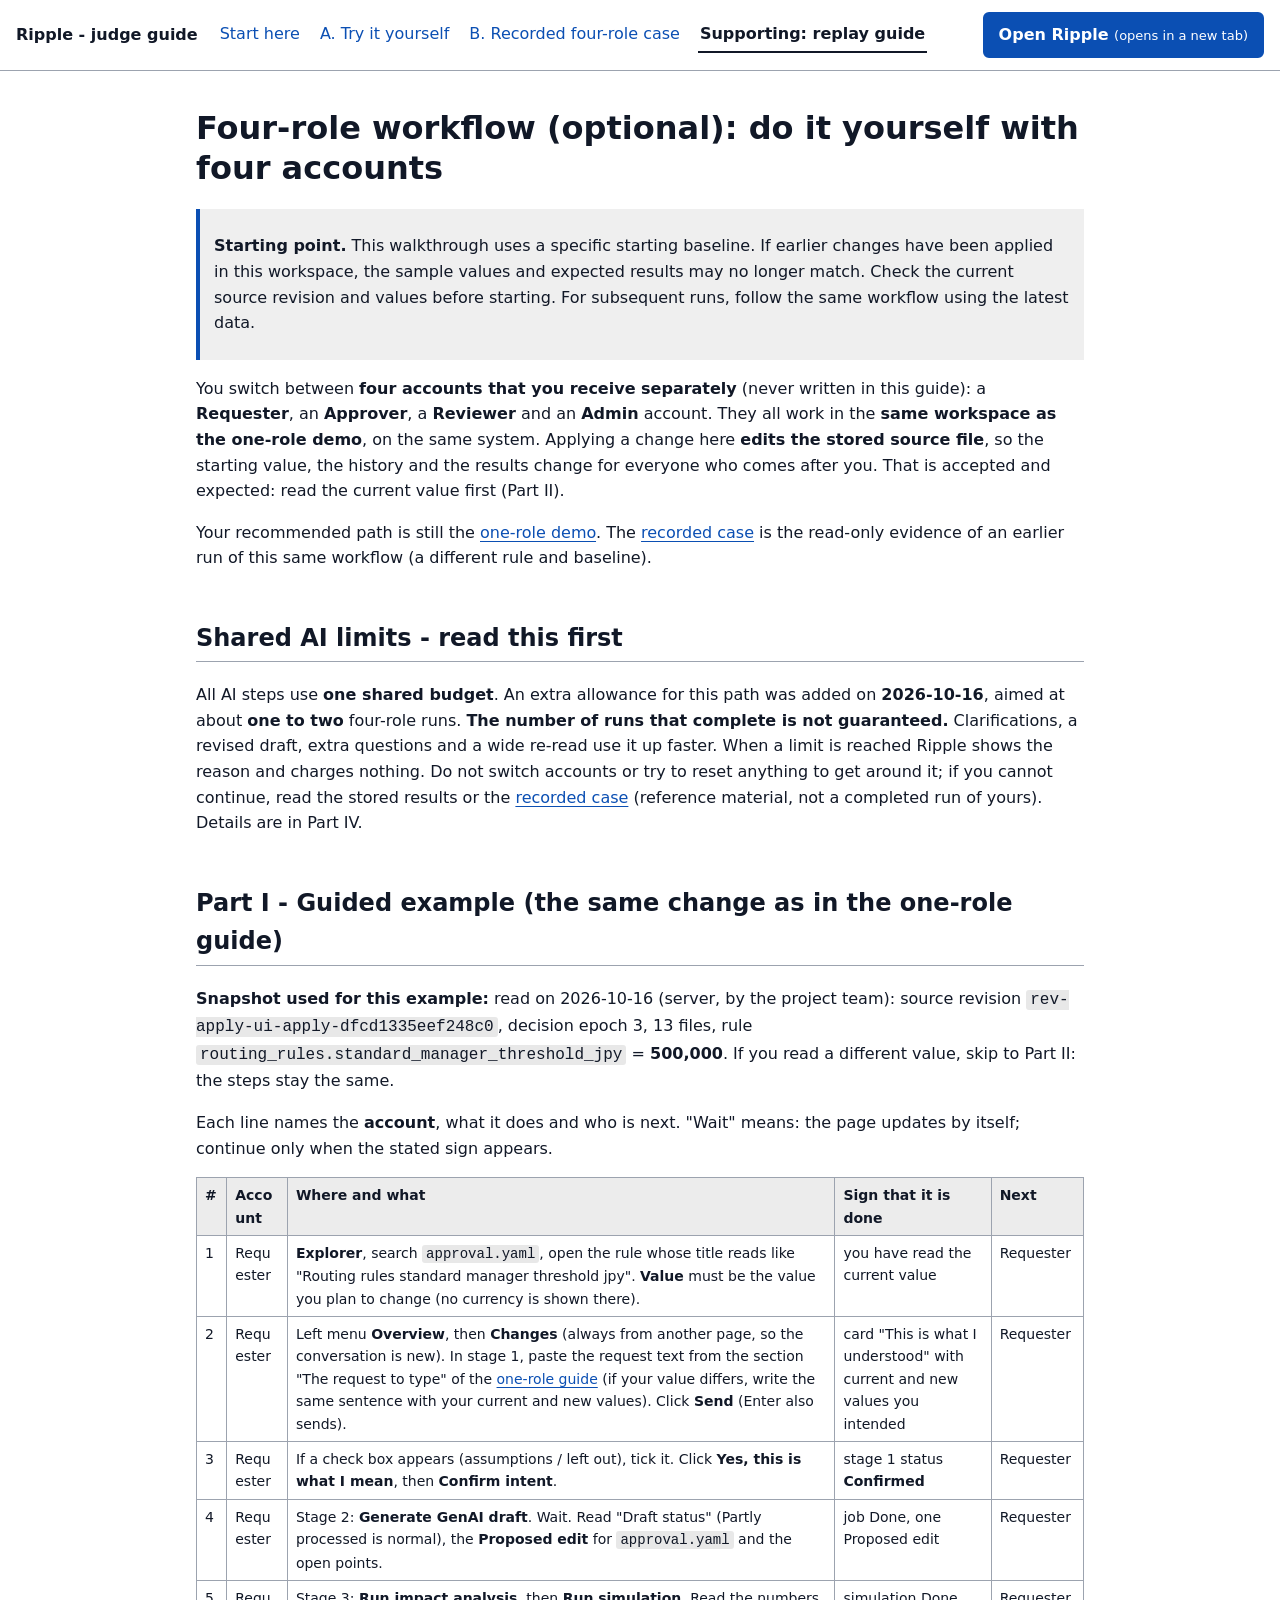
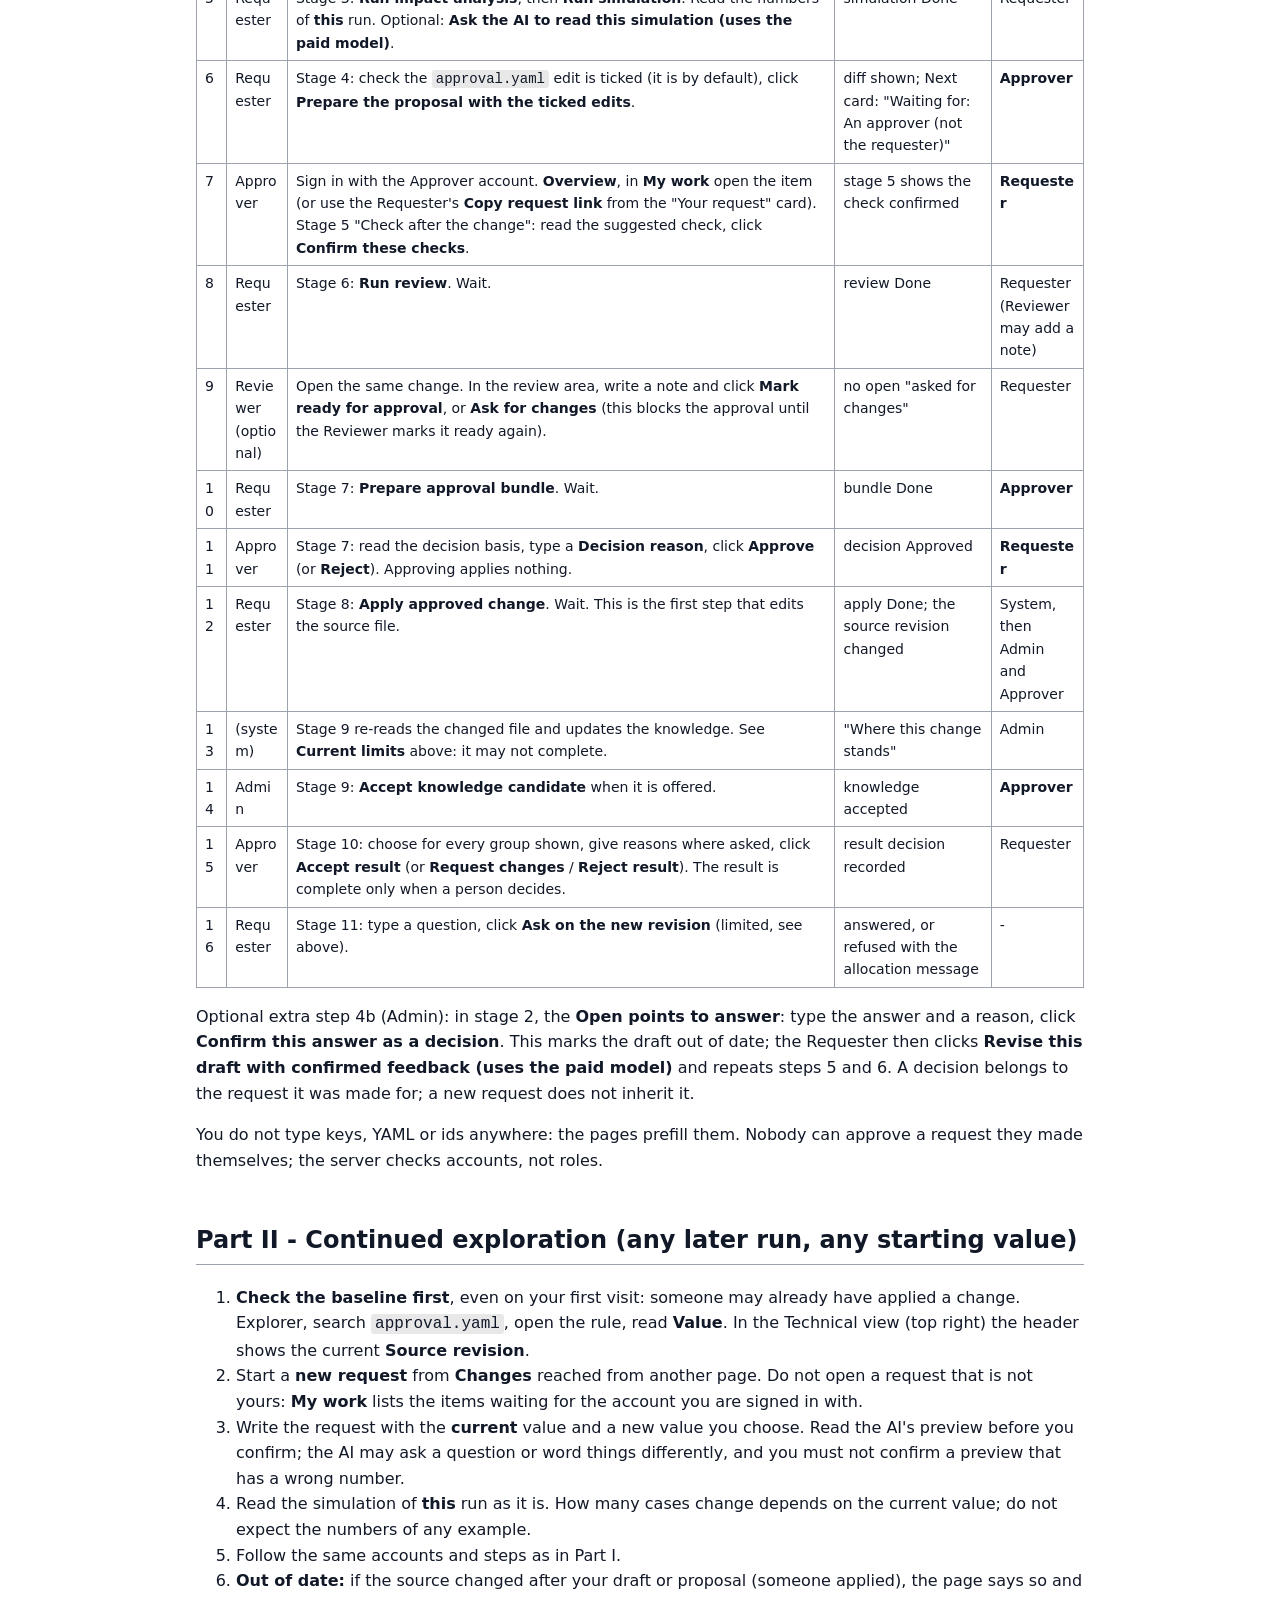
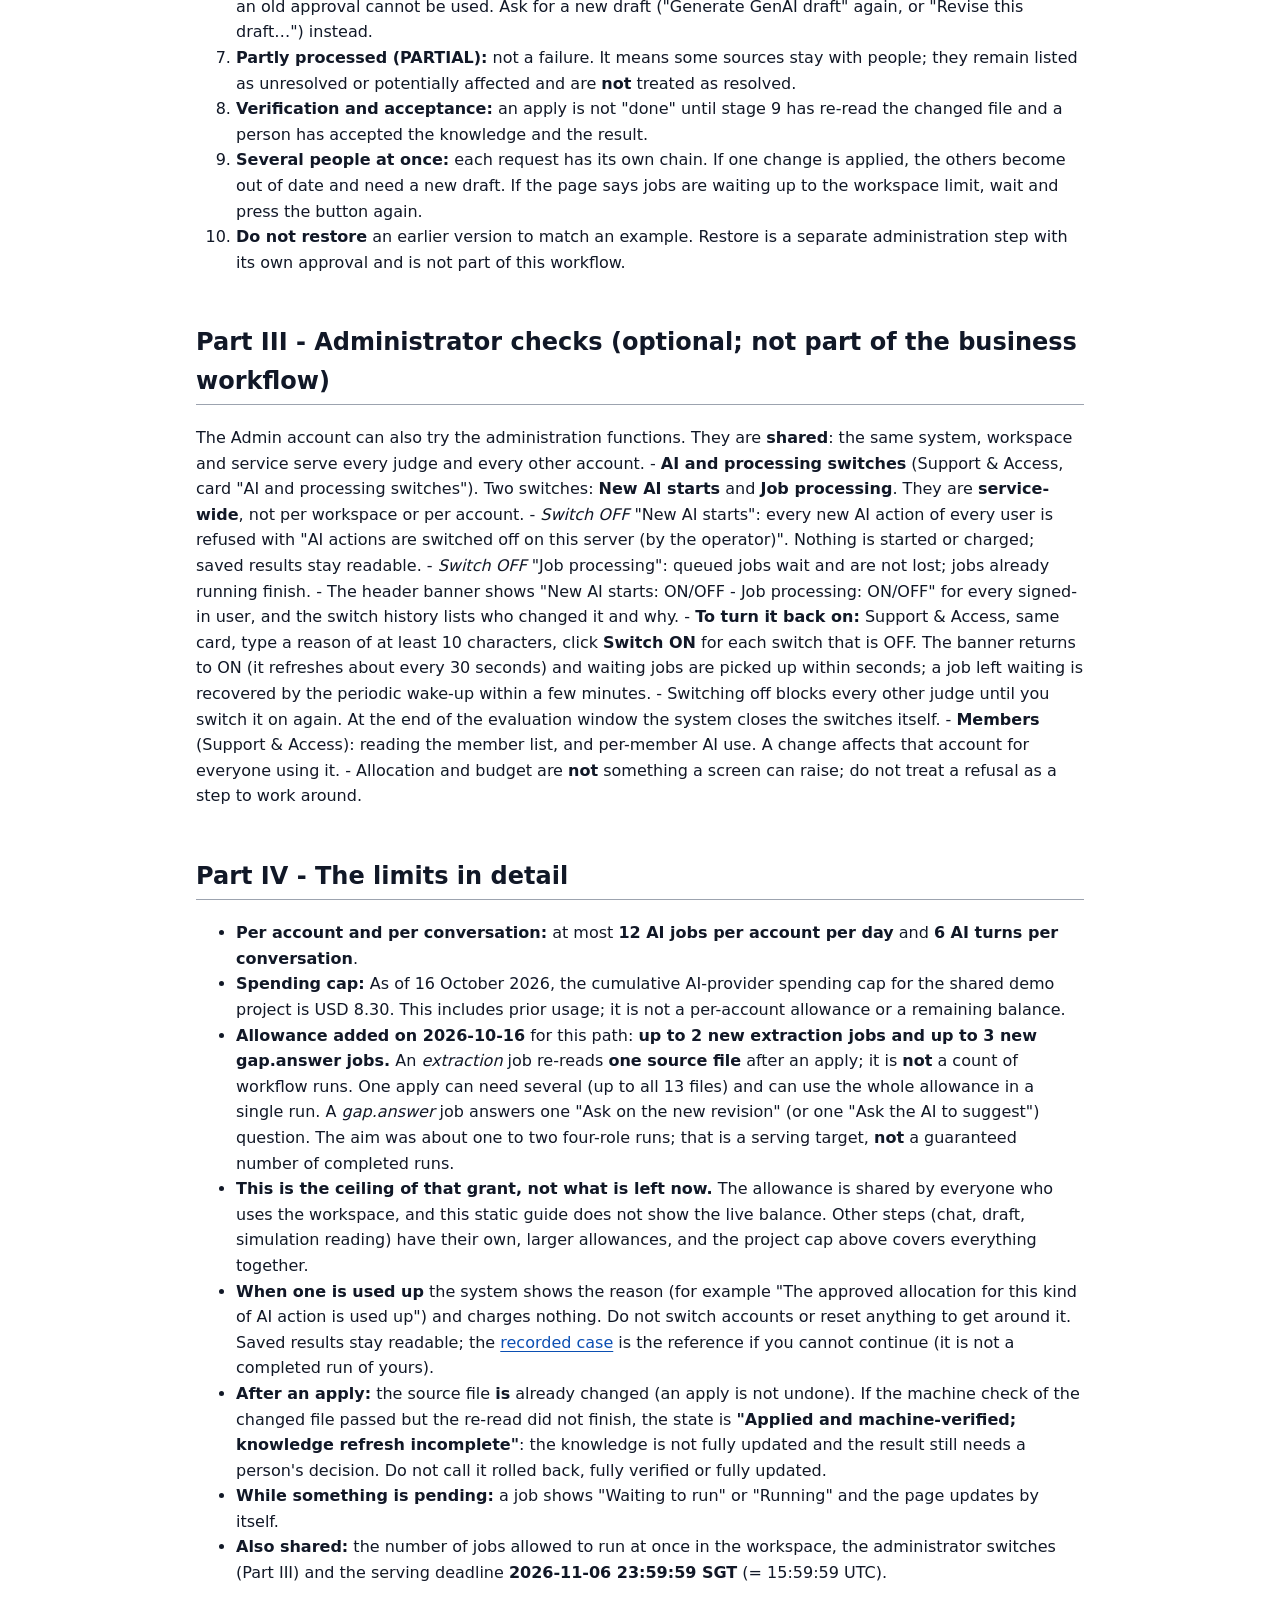
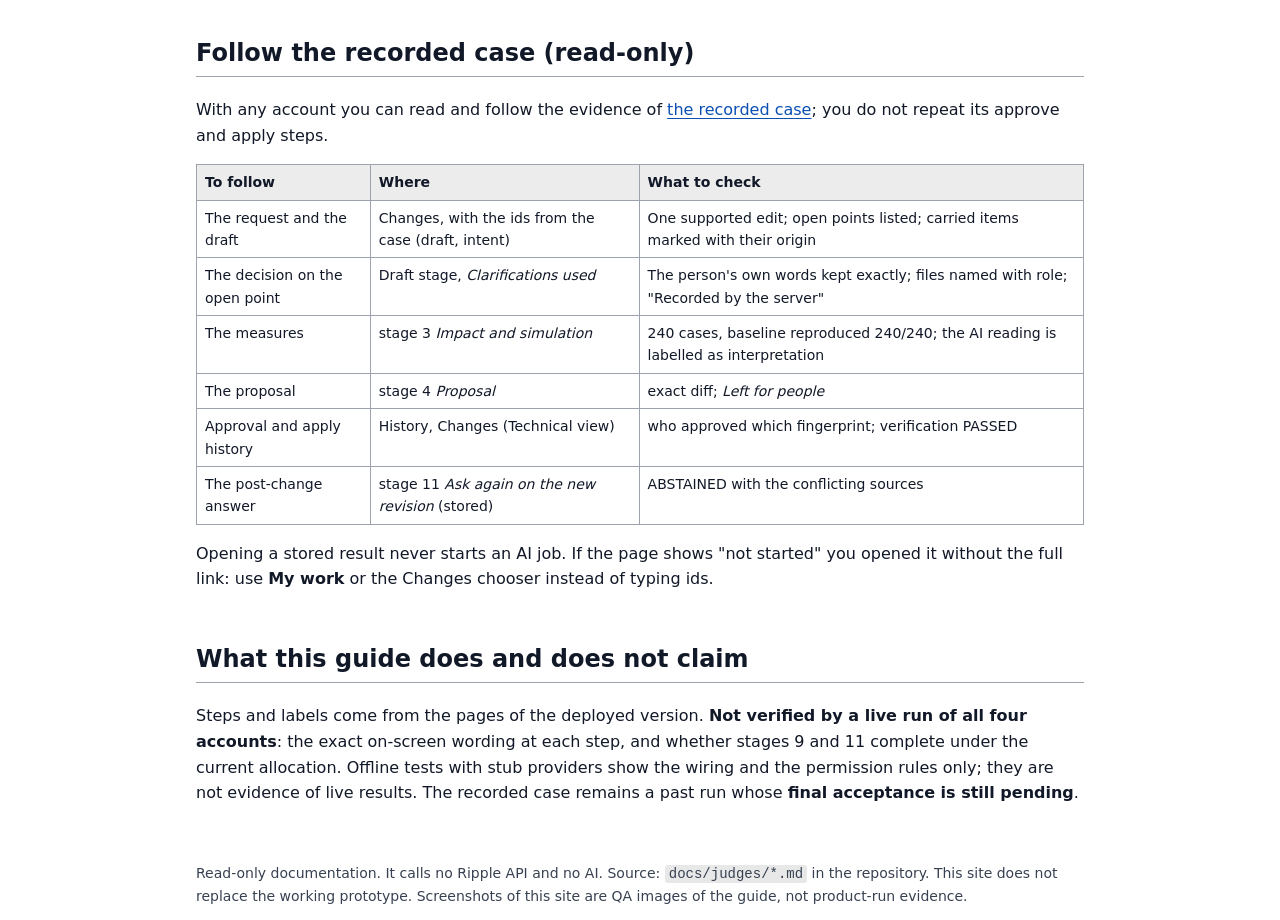
==== commit fcfab6ad: "Four-role guide Part IV: grant ceiling, extraction is per file, cap line as of 16 October 2026, word" ====
--- a/site/judges/four-role-replay.html
+++ b/site/judges/four-role-replay.html
@@ -166,12 +166,14 @@
 - Allocation and budget are <strong>not</strong> something a screen can raise; do not treat a refusal as a step to work around.</p>
 <h2>Part IV - The limits in detail</h2>
 <ul>
-<li><strong>Per account:</strong> at most 12 AI jobs per day; a chat conversation at most 6 AI replies.</li>
-<li><strong>Per step (allowances, shared):</strong> the re-read of the changed file after an apply (<code>extraction</code>) and the "Ask on the new revision" answer (<code>gap.answer</code>) each have a small allowance; the draft, the simulation reading and the chat have larger ones. The project budget caps everything together.</li>
-<li><strong>Re-read after an apply:</strong> normally one file (the changed one). It can cover all 13 files when the earlier readings lack their relation coverage, and it did so once in this workspace. A wide re-read is <strong>not</strong> covered by the extra allowance: the first files are read and the rest are refused.</li>
-<li><strong>If the allowance runs out after you applied:</strong> the source file <strong>is</strong> already changed (an apply is not undone). Say what the page shows, no more and no less: if the machine check of the changed file passed but the re-read did not finish, the state is <strong>"Applied and machine-verified; knowledge refresh incomplete"</strong>; the knowledge is then not fully updated and the result still needs a person's decision. Do not call it rolled back, fully verified or fully updated.</li>
-<li><strong>While something is pending:</strong> a job shows "Waiting to run" or "Running" and the page updates by itself; a refused action shows the reason (for example "The approved allocation for this kind of AI action is used up"). Saved results stay readable.</li>
-<li><strong>Also shared:</strong> the number of jobs allowed to run at once in the workspace, the administrator switches (Part III) and the evaluation window (open until <strong>2026-11-06 23:59:59 SGT</strong> = 15:59:59 UTC).</li>
+<li><strong>Per account and per conversation:</strong> at most <strong>12 AI jobs per account per day</strong> and <strong>6 AI turns per conversation</strong>.</li>
+<li><strong>Spending cap:</strong> As of 16 October 2026, the cumulative AI-provider spending cap for the shared demo project is USD 8.30. This includes prior usage; it is not a per-account allowance or a remaining balance.</li>
+<li><strong>Allowance added on 2026-10-16</strong> for this path: <strong>up to 2 new extraction jobs and up to 3 new gap.answer jobs.</strong> An <em>extraction</em> job re-reads <strong>one source file</strong> after an apply; it is <strong>not</strong> a count of workflow runs. One apply can need several (up to all 13 files) and can use the whole allowance in a single run. A <em>gap.answer</em> job answers one "Ask on the new revision" (or one "Ask the AI to suggest") question. The aim was about one to two four-role runs; that is a serving target, <strong>not</strong> a guaranteed number of completed runs.</li>
+<li><strong>This is the ceiling of that grant, not what is left now.</strong> The allowance is shared by everyone who uses the workspace, and this static guide does not show the live balance. Other steps (chat, draft, simulation reading) have their own, larger allowances, and the project cap above covers everything together.</li>
+<li><strong>When one is used up</strong> the system shows the reason (for example "The approved allocation for this kind of AI action is used up") and charges nothing. Do not switch accounts or reset anything to get around it. Saved results stay readable; the <a href="four-role-case.html">recorded case</a> is the reference if you cannot continue (it is not a completed run of yours).</li>
+<li><strong>After an apply:</strong> the source file <strong>is</strong> already changed (an apply is not undone). If the machine check of the changed file passed but the re-read did not finish, the state is <strong>"Applied and machine-verified; knowledge refresh incomplete"</strong>: the knowledge is not fully updated and the result still needs a person's decision. Do not call it rolled back, fully verified or fully updated.</li>
+<li><strong>While something is pending:</strong> a job shows "Waiting to run" or "Running" and the page updates by itself.</li>
+<li><strong>Also shared:</strong> the number of jobs allowed to run at once in the workspace, the administrator switches (Part III) and the serving deadline <strong>2026-11-06 23:59:59 SGT</strong> (= 15:59:59 UTC).</li>
 </ul>
 <h2>Follow the recorded case (read-only)</h2>
 <p>With any account you can read and follow the evidence of <a href="four-role-case.html">the recorded case</a>; you do not repeat its approve and apply steps.</p>
